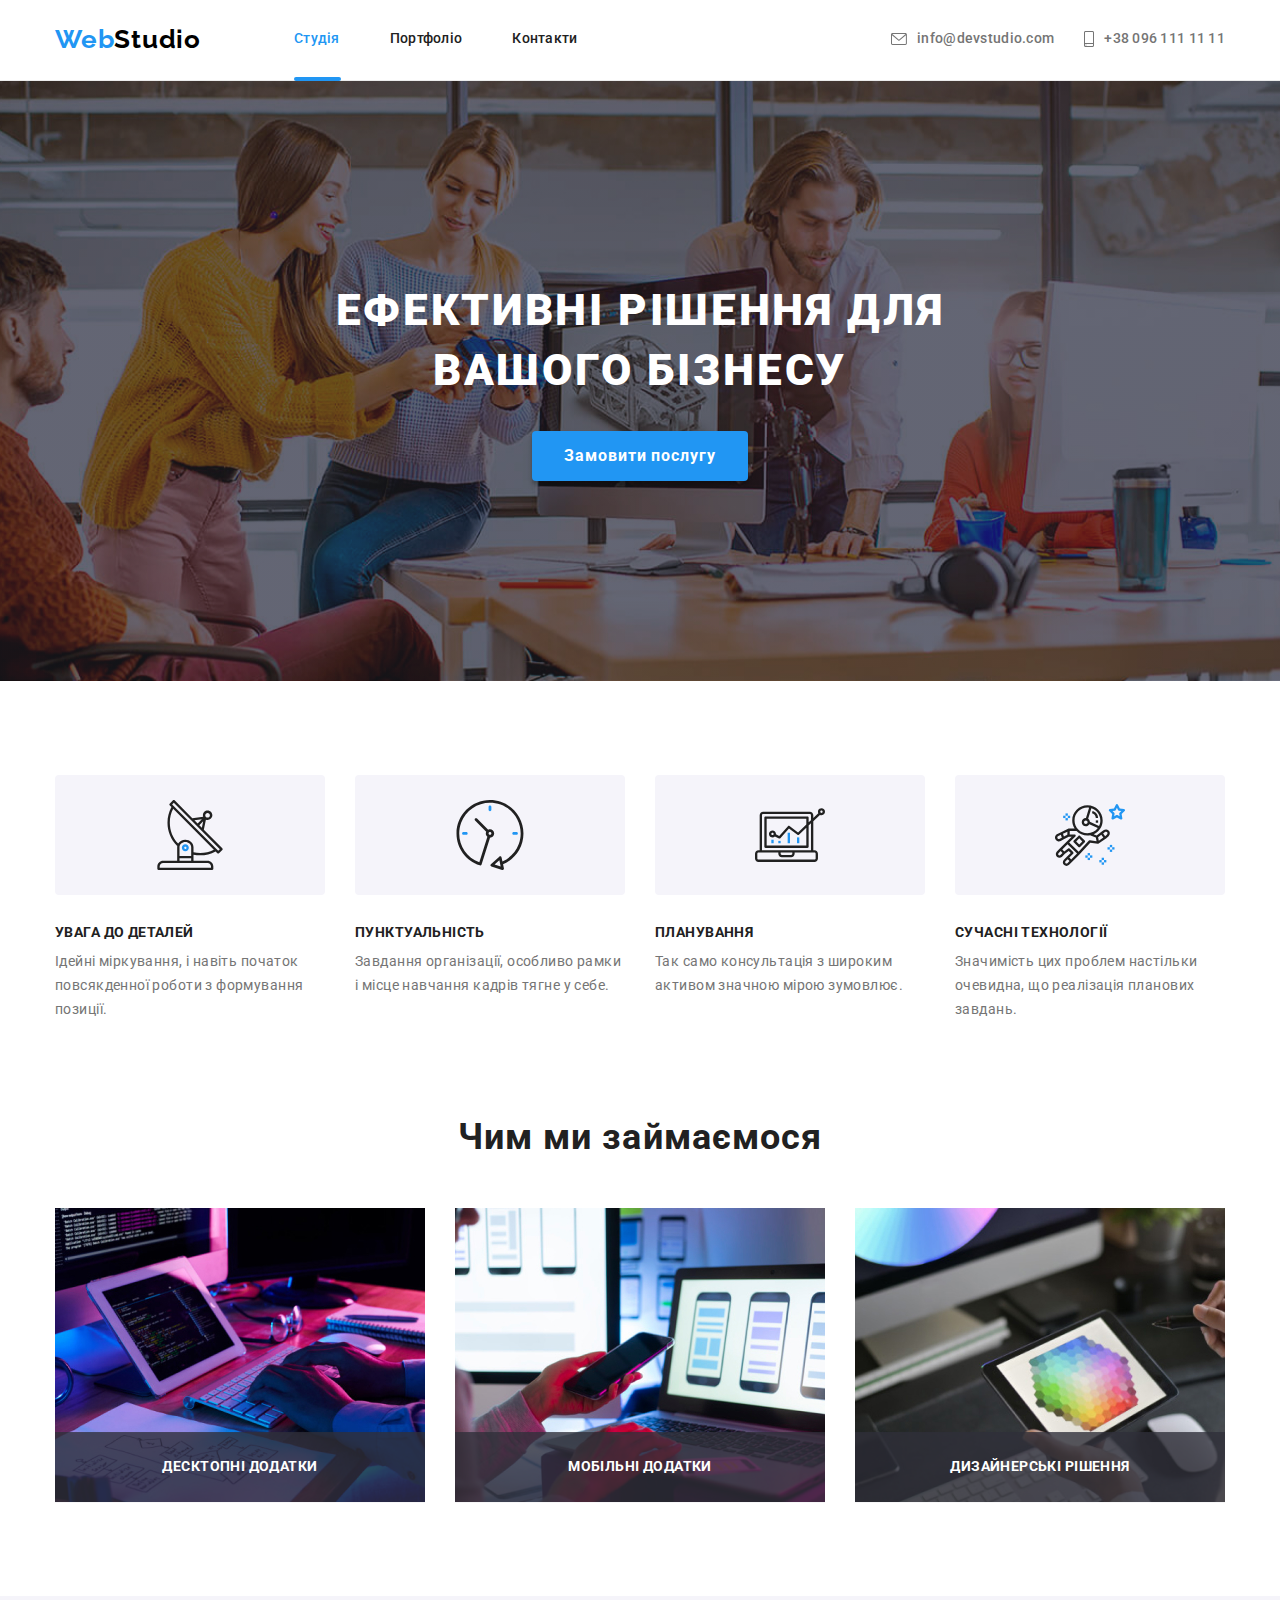
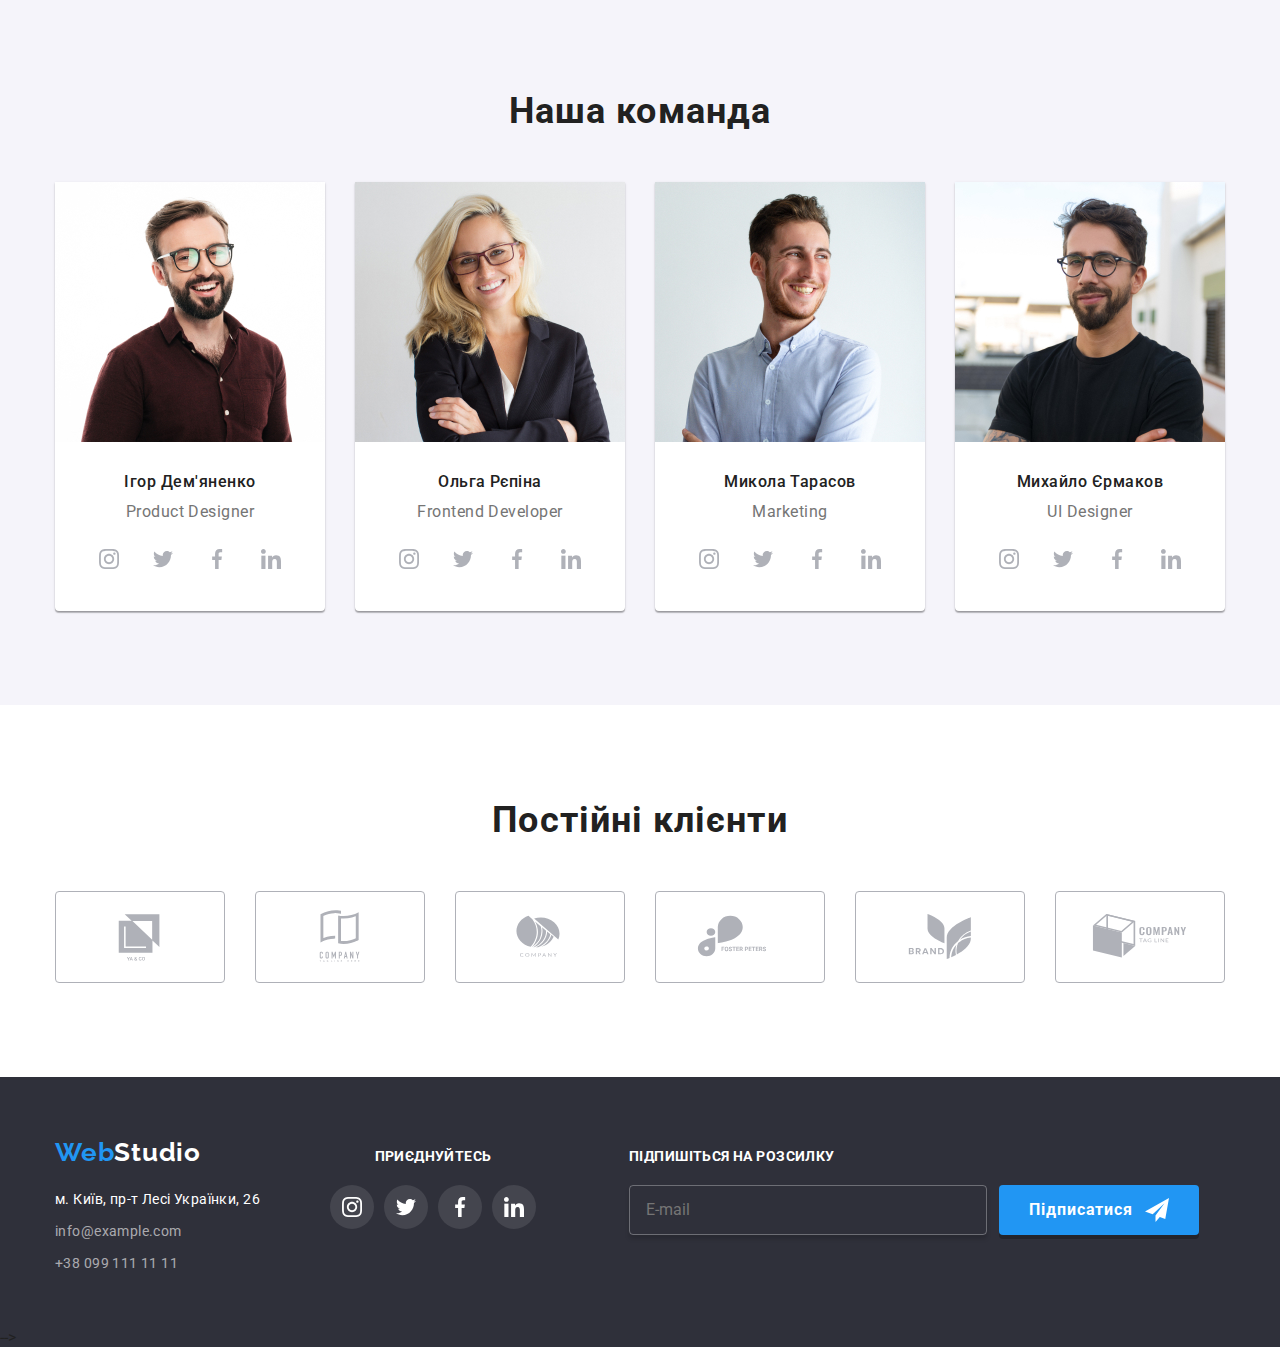
==== index.html @ 54cb6712 "homework8" ====
<!DOCTYPE html>

<html lang="uk">
<head>
    <meta charset="UTF-8">
    <meta http-equiv="X-UA-Compatible" content="IE=edge">
    <meta name="viewport" content="width=device-width, initial-scale=1.0">
    <title>Вебстудия</title>
    <link rel="preconnect" href="https://fonts.googleapis.com">
    <link rel="preconnect" href="https://fonts.gstatic.com" crossorigin>
    <link href="https://fonts.googleapis.com/css2?family=Raleway:wght@700&family=Roboto:wght@400;500;700;900&display=swap"
    rel=" stylesheet">
    <link rel="stylesheet" href="https://cdn.jsdelivr.net/npm/modern-normalize@1.1.0/modern-normalize.min.css">
    <link rel="stylesheet" href="./css/main.min.css"/> 
</head>
<body>
    <!--HEADER-->
    <header class="page-header">
        <div class="container page-header-container"> 
            <nav class="page-navigation">
                <a class="link logo page-header__logo" href=""><span class="logo__web">Web</span>Studio</a>
                <ul class="menu list">
                    <li class="menu__item">
                    <a class="menu__link menu__link_current link" href="">Студія</a>
                    </li>
                    <li class="menu__item">
                    <a class="menu__link link" href="./portfolio.html">Портфоліо</a>
                    </li>
                    <li class="menu__item">
                    <a class="menu__link link" href="">Контакти</a>
                    </li>
                </ul>
            </nav>
            <button type="button" class="mobile-menu-open" data-menu-open>
                <svg class="mobile-menu-open__icon" width="40" height="40">
                    <use href="./images/icons.svg#icon-menu-burger"></use>
                </svg>
            </button>
            <ul class="contacts list">
                <li>   
                    <a class="contacts__email link" href="mailto:info@devstudio.com">
                        <svg class="contacts__email-icon" width="16" height="12">
                            <use href="./images/icons.svg#icon-envelope" ></use>
                        </svg>
                        info@devstudio.com</a>
                </li>
                <li>
                    <a class="contacts__phone-number link" href="tel:+380961111111">
                        <svg class="contacts__phone-icon" width="10" height="16">
                            <use href="./images/icons.svg#icon-smartphone" ></use>
                        </svg>
                        +38 096 111 11 11</a>
                </li>
            </ul>
        </div>
        <div class="mobile-menu" data-menu>
            <div class="container mobile-menu__container">
                <button type="button" class="mobile-menu__close-btn" data-menu-close>
                    <svg class="mobile-menu__close-icon" width="40" height="40">
                        <use href="./images/icons.svg#icon-close-btn"></use>
                    </svg>
                </button>
                <nav class="mobile-navigation">
                    <ul class="mobile-nav list">
                        <li class="mobile-nav__item">
                        <a class="mobile-nav__link mobile-nav__link-current link" href="">Студія</a>
                        </li>
                        <li class="mobile-nav__item">
                        <a class="mobile-nav__link link" href="./portfolio.html">Портфоліо</a>
                        </li>
                        <li class="mobile-nav__item">
                        <a class="mobile-nav__link link" href="">Контакти</a>
                        </li>
                    </ul>
                </nav>
                <ul class="mobile-contacts list">
                    <li>
                        <a class="mobile-contacts__phone-number link" href="tel:+380961111111">
                        +38 096 111 11 11</a>
                    </li>
                    <li>   
                        <a class="mobile-contacts__email link" href="mailto:info@devstudio.com">
                        info@devstudio.com</a>
                    </li>
                </ul>

                <ul class="social-mobile list">
                    <li class="social-mobile__item">
                        <a class="social-mobile__link link" href="">Instagram</a>
                    </li>
                    <li class="social-mobile__item">
                        <a class="social-mobile__link link" href="">Twitter</a>
                    </li>
                    <li class="social-mobile__item">
                        <a class="social-mobile__link link" href="">Facebook</a>
                    </li>
                    <li class="social-mobile__item">
                        <a class="social-mobile__link link" href="">LinkedIn</a>
                    </li>
                </ul>
            </div>
        </div>
    </header>
    <!--HERO-->
    <main>
        <section class="hero section">
            <h1 class="main-title">Ефективні рішення для вашого бізнесу</h1>
            <div class="hero__modal-btn">
                <button class="modal-btn" type="button" data-modal-open>Замовити послугу</button>
            </div>
        </section>

       <!--FEATURES--> 
        <section class="section">
            <div class="container">
                <h2 hidden>Особливості</h2>
                <ul class="features list">
                    <li class="features-point">
                        <a href="" class="features-link">
                            <svg class="features-icon">
                                   <use href="./images/icons.svg#icon-antenna" ></use>
                            </svg>
                        </a>
                        <p class="feature-name">Увага до деталей</p>
                        <p class="feature-descr">Ідейні міркування, і навіть початок повсякденної роботи з формування позиції.</p>                
                    </li>
                    <li class="features-point">
                        <a href="" class="features-link">
                            <svg class="features-icon">
                                   <use href="./images/icons.svg#icon-clock" ></use>
                            </svg>
                        </a>
                        <p class="feature-name">Пунктуальність</p>
                        <p class="feature-descr">Завдання організації, особливо рамки і місце навчання кадрів тягне у себе.</p>
                    </li>
                    <li class="features-point">
                        <a href="" class="features-link">
                            <svg class="features-icon">
                                   <use href="./images/icons.svg#icon-diagram" ></use>
                            </svg>
                        </a>
                        <p class="feature-name">Планування</p>
                        <p class="feature-descr">Так само консультація з широким активом значною мірою зумовлює.</p>
                    </li>
                    <li class="features-point">
                        <a href="" class="features-link">
                            <svg class="features-icon">
                                   <use href="./images/icons.svg#icon-astronaut" ></use>
                            </svg>
                        </a>
                        <p class="feature-name">Сучасні технології</p>
                        <p class="feature-descr">Значимість цих проблем настільки очевидна, що реалізація планових завдань.</p>
                    </li>
                </ul>
            </div>
            
        </section>
        <!--ACTIVITIES-->
         
        <section class="activities-section section">
            <div  class="container">
                <h2 class="secondary-header">Чим ми займаємося</h2>
                <ul class="activities list">
                    <li class="activity-item">
                        <div class="activity-layer">
                            <picture>
                                <source
                                    srcset="./images/gallery/desktop/desktop-activity1.jpg 1x,
                                    ./images/gallery/desktop/desktop-activity1@2x.jpg 2x"
                                    media="(min-width: 1200px)" 
                                />
                                <img src="./images/gallery/activity1.jpg" alt="написання коду"
                                width="370" height="294">
                            </picture>
                            <p class="overlay-activity">
                            Десктопні додатки
                            </p>
                        </div>
                    </li>
                    <li class="activity-item">
                        <div class="activity-layer">
                            <picture>
                                <source
                                    srcset="./images/gallery/desktop/desktop-activity2.jpg 1x,
                                    ./images/gallery/desktop/desktop-activity2@2x.jpg 2x"
                                    media="(min-width: 1200px)" 
                                />
                                <img src="./images/gallery/activity2.jpg" alt="написання коду"
                                width="370" height="294">
                            </picture>
                            <p class="overlay-activity">
                            Мобільні додатки
                            </p>
                        </div>
                    </li>
                    <li class="activity-item">
                        <div class="activity-layer">
                            <picture>
                                <source
                                    srcset="./images/gallery/desktop/desktop-activity3.jpg 1x,
                                    ./images/gallery/desktop/desktop-activity3@2x.jpg 2x"
                                    media="(min-width: 1200px)" 
                                />
                                <img src="./images/gallery/activity3.jpg" alt="написання коду"
                                width="370" height="294">
                            </picture>
                            <p class="overlay-activity">
                            Дизайнерські рішення
                            </p>
                        </div>
                    </li>
                </ul>
            </div>
        </section>
        <!--WORKERS-->
        <section class="gallery-workers section">
            <div class="container">
                <h2  class="secondary-header">Наша команда</h2>
                <ul class="workers list">
                    <li class="workers-card">
                        
                        <picture>
                            <source
                                srcset="./images/workers/desktop/desktop-igor-demyanenko.jpg 1x, ./images/workers/desktop/desktop-igor-demyanenko@2x.jpg 2x"
                                media="(min-width: 1200px)" 
                            />
                            <source
                                srcset="./images/workers/tablet/tablet-igor-demyanenko.jpg 1x, ./images/workers/tablet/tablet-igor-demyanenko@2x.jpg 2x"
                                media="(min-width: 768px)"
                            />
                            <source
                                srcset="./images/workers/mobile/mobile-igor-demyanenko.jpg 1x, ./images/workers/mobile/mobile-igor-demyanenko@2x.jpg 2x"
                                media="(min-width: 320px)"
                            />
                            <img src="./images/workers/igor-demyanenko.jpg" alt="фото співробітника">
                        </picture>
                       
                        
                        <div class="workers-card-descr">
                            <h3 class="workers-name">Ігор Дем'яненко</h3>
                            <p class="position-descr" lang="en">Product Designer</p> 
                            
                            <ul class="social-list list">
                                <li class="social-list-item">
                                    <a href="" class="social-list-link">
                                        <svg class="social-list-icon" width="20" height="20">
                                            <use href="./images/icons.svg#icon-instagram"></use>
                                        </svg>
                                    </a>

                                </li>
                                <li class="social-list-item">
                                    <a href="" class="social-list-link">
                                        <svg class="social-list-icon" width="20" height="20">
                                            <use href="./images/icons.svg#icon-twitter"></use>
                                        </svg>
                                    </a>

                                </li>
                                <li class="social-list-item">
                                    <a href="" class="social-list-link">
                                        <svg class="social-list-icon" width="20" height="20">
                                            <use href="./images/icons.svg#icon-facebook"></use>
                                        </svg>
                                    </a>

                                </li>
                                <li class="social-list-item">
                                    <a href="" class="social-list-link">
                                        <svg class="social-list-icon" width="20" height="20">
                                            <use href="./images/icons.svg#icon-linkedin"></use>
                                        </svg>
                                    </a>

                                </li>

                           </ul>
                        
                        </div>       
                    </li>
                    <li class="workers-card">
                        <div class="workers-block">
                            <picture>
                                <source
                                    srcset="./images/workers/desktop/desktop-olga-repina.jpg 1x, ./images/workers/desktop/desktop-olga-repina@2x.jpg 2x"
                                    media="(min-width: 1200px)" 
                                />
                                <source
                                    srcset="./images/workers/tablet/tablet-olga-repina.jpg 1x, ./images/workers/tablet/tablet-olga-repina@2x.jpg 2x"
                                    media="(min-width: 768px)"
                                />
                                <source
                                    srcset="./images/workers/mobile/mobile-olga-repina.jpg 1x, ./images/workers/mobile/mobile-olga-repina@2x.jpg 2x"
                                    media="(min-width: 320px)"
                                />
                                <img src="./images/workers/olga-repina.jpg" alt="фото співробітника">
                            </picture>
                        </div>
                        
                        <div class="workers-card-descr">
                            <h3 class="workers-name">Ольга Рєпіна</h3>
                            <p class="position-descr" lang="en">Frontend Developer</p>
                            <ul class="social-list list">
                                <li class="social-list-item">
                                    <a href="" class="social-list-link">
                                        <svg class="social-list-icon" width="20" height="20">
                                            <use href="./images/icons.svg#icon-instagram"></use>
                                        </svg>
                                    </a>

                                </li>
                                <li class="social-list-item">
                                    <a href="" class="social-list-link">
                                        <svg class="social-list-icon" width="20" height="20">
                                            <use href="./images/icons.svg#icon-twitter"></use>
                                        </svg>
                                    </a>

                                </li>
                                <li class="social-list-item">
                                    <a href="" class="social-list-link">
                                        <svg class="social-list-icon" width="20" height="20">
                                            <use href="./images/icons.svg#icon-facebook"></use>
                                        </svg>
                                    </a>

                                </li>
                                <li class="social-list-item">
                                    <a href="" class="social-list-link">
                                        <svg class="social-list-icon" width="20" height="20">
                                            <use href="./images/icons.svg#icon-linkedin"></use>
                                        </svg>
                                    </a>

                                </li>

                           </ul>
                        </div>
                    </li>
                    <li class="workers-card">
                        <div class="workers-block">
                            <picture>
                                <source
                                    srcset="./images/workers/desktop/desktop-nikolai-tarasov.jpg 1x, ./images/workers/desktop/desktop-nikolai-tarasov@2x.jpg 2x"
                                    media="(min-width: 1200px)" 
                                />
                                <source
                                    srcset="./images/workers/tablet/tablet-nikolai-tarasov.jpg 1x, ./images/workers/tablet/tablet-nikolai-tarasov@2x.jpg 2x"
                                    media="(min-width: 768px)"
                                />
                                <source
                                    srcset="./images/workers/mobile/mobile-nikolai-tarasov.jpg 1x, ./images/workers/mobile/mobile-nikolai-tarasov@2x.jpg 2x"
                                    media="(min-width: 320px)"
                                />
                                <img src="./images/workers/nikolai-tarasov.jpg" alt="фото співробітника">
                            </picture>
                        </div>
                        
                        <div class="workers-card-descr">
                            <h3 class="workers-name">Микола Тарасов</h3>
                            <p class="position-descr" lang="en">Marketing</p>
                            <ul class="social-list list">
                                <li class="social-list-item">
                                    <a href="" class="social-list-link">
                                        <svg class="social-list-icon" width="20" height="20">
                                            <use href="./images/icons.svg#icon-instagram"></use>
                                        </svg>
                                    </a>

                                </li>
                                <li class="social-list-item">
                                    <a href="" class="social-list-link">
                                        <svg class="social-list-icon" width="20" height="20">
                                            <use href="./images/icons.svg#icon-twitter"></use>
                                        </svg>
                                    </a>

                                </li>
                                <li class="social-list-item">
                                    <a href="" class="social-list-link">
                                        <svg class="social-list-icon" width="20" height="20">
                                            <use href="./images/icons.svg#icon-facebook"></use>
                                        </svg>
                                    </a>

                                </li>
                                <li class="social-list-item">
                                    <a href="" class="social-list-link">
                                        <svg class="social-list-icon" width="20" height="20">
                                            <use href="./images/icons.svg#icon-linkedin"></use>
                                        </svg>
                                    </a>

                                </li>

                           </ul> 
                        </div>
                    </li>
                    <li class="workers-card">
                        <div class="workers-block">
                            <picture>
                                <source
                                    srcset="./images/workers/desktop/desktop-mikhail-ermakov.jpg 1x, ./images/workers/desktop/desktop-mikhail-ermakov@2x.jpg 2x"
                                    media="(min-width: 1200px)" 
                                />
                                <source
                                    srcset="./images/workers/tablet/tablet-mikhail-ermakov.jpg 1x, ./images/workers/tablet/tablet-mikhail-ermakov@2x.jpg 2x"
                                    media="(min-width: 768px)"
                                />
                                <source
                                    srcset="./images/workers/mobile/mobile-mikhail-ermakov.jpg 1x, ./images/workers/mobile/mobile-mikhail-ermakov@2x.jpg 2x"
                                    media="(min-width: 320px)"
                                />
                                <img src="./images/workers/mikhail-ermakov.jpg" alt="фото співробітника">
                            </picture>
                        </div>
                
                        <div class="workers-card-descr">
                            <h3 class="workers-name">Михайло Єрмаков</h3>
                            <p class="position-descr" lang="en">UI Designer</p>
                            <ul class="social-list list">
                                <li class="social-list-item">
                                    <a href="" class="social-list-link">
                                        <svg class="social-list-icon" width="20" height="20">
                                            <use href="./images/icons.svg#icon-instagram"></use>
                                        </svg>
                                    </a>

                                </li>
                                <li class="social-list-item">
                                    <a href="" class="social-list-link">
                                        <svg class="social-list-icon" width="20" height="20">
                                            <use href="./images/icons.svg#icon-twitter"></use>
                                        </svg>
                                    </a>

                                </li>
                                <li class="social-list-item">
                                    <a href="" class="social-list-link">
                                        <svg class="social-list-icon" width="20" height="20">
                                            <use href="./images/icons.svg#icon-facebook"></use>
                                        </svg>
                                    </a>

                                </li>
                                <li class="social-list-item">
                                    <a href="" class="social-list-link">
                                        <svg class="social-list-icon" width="20" height="20">
                                            <use href="./images/icons.svg#icon-linkedin"></use>
                                        </svg>
                                    </a>

                                </li>

                           </ul>
                        </div> 
                    </li>
                </ul>

            </div>
            
        </section>
    </main>
<!--CLIENTS-->
    <section class="clients-section section">
        <div  class="container">
            <h2 class="secondary-header">Постійні клієнти</h2>
            <ul class="clients list">
                <li class="clients-item">
                    <a href="" class="clients-link">
                        <svg class="clients-icon">
                            <use href="./images/icons.svg#icon-client-logo1" ></use>
                        </svg>
                    </a>
                </li>
                <li class="clients-item">
                    <a href="" class="clients-link">
                        <svg class="clients-icon">
                            <use href="./images/icons.svg#icon-client-logo2" ></use>
                        </svg>
                    </a>
                </li>
                <li class="clients-item">
                    <a href="" class="clients-link">
                        <svg class="clients-icon">
                            <use href="./images/icons.svg#icon-client-logo3" ></use>
                        </svg>
                    </a>
                </li>
                <li class="clients-item">
                    <a href="" class="clients-link">
                        <svg class="clients-icon">
                            <use href="./images/icons.svg#icon-client-logo4" ></use>
                        </svg>
                    </a>
                </li>
                <li class="clients-item">
                    <a href="" class="clients-link">
                        <svg class="clients-icon">
                            <use href="./images/icons.svg#icon-client-logo5" ></use>
                        </svg>
                    </a>
                </li>
                <li class="clients-item">
                    <a href="" class="clients-link">
                        <svg class="clients-icon">
                            <use href="./images/icons.svg#icon-client-logo6" ></use>
                        </svg>
                    </a>
                </li>
                
            </ul>
        </div>
    </section>
    <!--FOOTER-->
    <footer class="page-footer">
        <div class="container footer-container">
            <div>
                <a class="logo page-footer__logo link" href=""><span class="logo__web">Web</span><span class="logo__studio">Studio</span></a>
                
                <ul class="contacts-footer list">
                    <li>
                        <a class="contacts-footer__adress link" href="https://goo.gl/maps/RLChsSgCGBFpvV1i7"
                        target="_blank" rel="noopener noreferrer"
                        >м. Київ, пр-т Лесі Українки, 26</a>
                    </li>
                    <li>
                        <a class="contacts-footer__email link" href="mailto:info@example.com">info@example.com</a>
                    </li>
                    <li>
                        <a class="contacts-footer__phone-number link" href="tel:+380991111111">+38 099 111 11 11</a>
                    </li>
                </ul>
                
            </div>

            <div class="join-block">
                <a class="join-call link" href="">Приєднуйтесь</a>
                <ul class="join-social-list list">
                    <li class="join-social-list__item">
                        <a href="" class="join-social-list__link">
                            <svg class="join-social-list__icon" width="20" height="20">
                                <use href="./images/icons.svg#icon-instagram"></use>
                            </svg>
                        </a>

                    </li>
                    <li class="join-social-list__item">
                        <a href="" class="join-social-list__link">
                            <svg class="join-social-list__icon" width="20" height="20">
                                <use href="./images/icons.svg#icon-twitter"></use>
                            </svg>
                        </a>

                    </li>
                    <li class="join-social-list__item">
                        <a href="" class="join-social-list__link">
                            <svg class="join-social-list__icon" width="20" height="20">
                                <use href="./images/icons.svg#icon-facebook"></use>
                            </svg>
                        </a>

                    </li>
                    <li class="join-social-list__item">
                        <a href="" class="join-social-list__link">
                            <svg class="join-social-list__icon" width="20" height="20">
                                <use href="./images/icons.svg#icon-linkedin"></use>
                            </svg>
                        </a>

                    </li>

               </ul>
            </div>
            <div >
                <p class="subscribe-call">Підпишіться на розсилку</p>
                <form class="subscr-block">
                    <input class="subscr-block__email-input"
                    name="user_email_subscr"
                    type="email"
                    required
                    pattern="/^([a-z0-9_\.-]+)@([\da-z\.-]+)\.([a-z\.]{2,6})$/"
                    placeholder="E-mail"/>
                    <button class="modal-btn subscr-block__btn" type="submit">Підписатися
                        <svg class="subscr-block__icon" width="24" height="24">
                            <use href="./images/icons.svg#icon-send-email"></use>
                        </svg> 
                    </button>
                </form>
            </div>
            
        </div>-->
        
        <div class="backdrop is-hidden" data-modal>
            <div class="modal">
                <button type="button" class="modal-close-btn" data-modal-close>
                    <svg class="modal-close-btn-icon" width="18" height="18">
                        <use href="./images/icons.svg#icon-close-btn"></use>
                    </svg>
                </button>
                <form class="modal-form">
                    <p class="modal-phrase">Залиште свої дані, ми вам передзвонимо</p>
                    <label class="modal-form-field">
                        <span class="modal-form-input-desc">Ім'я</span>
                        <span class="modal-input-wrapper">
                            <input class="modal-form-input"
                                type="text"
                                name="user_name"
                                required
                                pattern="[a-zA-Zа-яА-ЯіІїЇ]+"
                                minlength="2"
                            />
                            <svg class="modal-input-icon" width="18" height="18">
                                <use href="./images/icons.svg#icon-person-modal-input"></use>
                            </svg>
                        </span>
                    </label>
                   
                    <label class="modal-form-field">
                        <span class="modal-form-input-desc">Телефон</span>
                        <span class="modal-input-wrapper">
                            <input class="modal-form-input"
                                type="tel"
                                name="user_phone_number"
                                required
                                pattern="[0-9]{3}-[0-9]{3}-[0-9]{2}-[0-9]{2}"
                                title="xxx-xxx-xx-xx"
                            />
                            <svg class="modal-input-icon" width="18" height="18">
                                <use href="./images/icons.svg#icon-phone-modal-input"></use>
                            </svg>
                        </span>
                        

                    </label>
                    <label class="modal-form-field">
                        <span class="modal-form-input-desc">Пошта</span>
                        <span class="modal-input-wrapper">
                            <input class="modal-form-input"
                                type="email"
                                name="user_email"
                                required
                                pattern="/^([a-z0-9_\.-]+)@([\da-z\.-]+)\.([a-z\.]{2,6})$/"
                            />
                            <svg class="modal-input-icon" width="18" height="18">
                                <use href="./images/icons.svg#icon-email-modal-input"></use>
                            </svg>
                        </span>
                        
                    </label>
                    <label>
                        <span class="modal-form-input-desc">Коментар</span>
                        <textarea class="modal-form-message"
                            name="user_message"
                            placeholder="Введіть текст"
                        ></textarea>
                    </label>
                    <input class="modal-form-check visually-hidden"
                        id="user-policy"
                        type="checkbox"
                        name="user_policy"
                    />
                    <label for="user-policy" class="modal-form-check-desc"
                        >Погоджуюся з розсилкою та приймаю&nbsp;<a class="modal-check-terms" href="">Умови договору</a>
                    </label>
                    <button type="submit" class="modal-form-submit">Відправити</button>
                </form>
            </div>
        </div>
        
    </footer>
    <script src="./js/mobile-menu.js"></script>
    <script src="./js/modal.js"></script>
</body>
</html>
---- css/main.min.css ----
:root{--accent-color: #2196F3;--contacts-descr-color: #757575;--dark-bg-color: #2F303A;--light-bg-color: #F5F4FA;--btn-bg-color: #188CE8;--main-light-color: #FFFFFF;--logo-accent-color: #000000}.visually-hidden{position:absolute;width:1px;height:1px;margin:-1px;padding:0;overflow:hidden;border:0;clip:rect(0 0 0 0)}h1,h2,h3,h4,p{margin-top:0;margin-bottom:0}ul,ol{margin-top:0;margin-bottom:0;padding-left:0}img{display:block}button{cursor:pointer}.list{list-style:none}.link{text-decoration:none}body{font-family:"Roboto",sans-serif;color:#212121}.section{padding-top:94px;padding-bottom:94px}.container{padding-right:15px;padding-left:15px}@media screen and (min-width: 480px){.container{width:480px;margin-right:auto;margin-left:auto}}@media screen and (min-width: 768px){.container{width:768px}}@media screen and (min-width: 1200px){.container{width:1200px}}@media screen and (max-width: 767px){.mobile-menu{position:fixed;width:100%;height:100%;max-height:796px;z-index:1000;top:0;left:0;background-color:#fff;box-shadow:0 0 0 100vmax rgba(0,0,0,.5);opacity:0;visibility:hidden;pointer-events:none;transition:opacity 500ms linear,visibility 500ms linear}.mobile-menu.is-open{opacity:1;visibility:visible;pointer-events:none}.mobile-menu__container{position:relative;padding-left:25px;padding-top:48px;padding-bottom:48px}.mobile-menu__close-btn{position:absolute;top:10px;right:15px;background-color:rgba(0,0,0,0);border:none;padding:0;line-height:0;transition:fill 250ms cubic-bezier(0.4, 0, 0.2, 1)}.mobile-menu__close-btn:hover,.mobile-menu__close-btn:focus{fill:var(--accent-color)}.mobile-nav__item:not(:last-child){margin-bottom:32px}.mobile-nav__link{display:block;font-weight:500;font-size:40px;line-height:1.18;letter-spacing:.02em;color:#212121;transition:color 250ms cubic-bezier(0.4, 0, 0.2, 1)}.mobile-nav__link:hover,.mobile-nav__link:focus{color:var(--accent-color)}.mobile-nav__link-current{color:var(--accent-color)}.mobile-contacts__phone-number{display:block;font-weight:500;font-size:34px;line-height:1.18;letter-spacing:.02em;color:var(--accent-color);margin-top:302px;margin-bottom:32px}.mobile-contacts__email{display:block;font-weight:500;font-size:24px;line-height:1.17;letter-spacing:.02em;color:var(--contacts-descr-color);margin-bottom:10px;transition:color 250ms cubic-bezier(0.4, 0, 0.2, 1);margin-bottom:64px}.mobile-contacts__email:hover,.mobile-contacts__email:focus{color:var(--accent-color)}.social-mobile{display:flex;gap:20px;flex-wrap:wrap}.social-mobile__link{font-weight:500;font-size:18px;line-height:1.23;letter-spacing:.02em;color:var(--accent-color)}.social-mobile__item{display:block}.social-mobile__item:not(:last-child){border-right:1px solid rgba(33,33,33,.2);padding-right:10px}}@media screen and (min-width: 767px){.mobile-menu{display:none}}.backdrop{position:fixed;top:0;left:0;z-index:100;width:100%;height:100%;background-color:rgba(0,0,0,.2);transition:opacity 250ms cubic-bezier(0.4, 0, 0.2, 1),visibility 250ms cubic-bezier(0.4, 0, 0.2, 1)}.backdrop.is-hidden{opacity:0;visibility:hidden;pointer-events:none}@media screen and (max-width: 767px){.modal{width:450px;height:609px}}.modal{position:absolute;background-color:var(--main-light-color);top:50%;left:50%;transform:translate(-50%, -50%);border-radius:4px;padding:40px}.modal-close-btn{position:absolute;top:8px;right:8px;display:flex;justify-content:center;align-items:center;width:30px;height:30px;color:#000;border-radius:50%;background-color:rgba(0,0,0,0);border:1px solid rgba(0,0,0,.1);padding:0;transition:fill 250ms cubic-bezier(0.4, 0, 0.2, 1)}.modal-close-btn:hover,.modal-close-btn:focus{fill:var(--accent-color)}@media screen and (min-width: 768px){.modal{width:450px;height:609px}}@media screen and (min-width: 1200px){.modal{width:528px;height:581px}}@media screen and (max-width: 767px){.modal-phrase{width:370px;flex-wrap:wrap}.modal-form-check-desc{font-size:12px;line-height:1.17}}.modal-phrase{font-family:Roboto,sans-serif;font-weight:700;font-size:20px;line-height:1.15;text-align:center;align-items:center;letter-spacing:.03em;margin-bottom:12px}.modal-form{display:flex;flex-direction:column}.modal-form-field{margin-bottom:10px}.modal-form-input-desc{display:block;font-weight:400;font-size:12px;line-height:1.17;letter-spacing:.01em;color:#757575;margin-bottom:4px}.modal-form-input{width:100%;height:40px;border:1px solid rgba(33,33,33,.2);border-radius:4px;padding-left:42px;color:#000;font-size:16px;font-family:Roboto,sans-serif;transition:border-color 250ms cubic-bezier(0.4, 0, 0.2, 1)}.modal-form-input:focus{outline:none;border-color:var(--accent-color)}.modal-form-message{width:100%}.modal-input-icon{display:block;position:absolute;top:50%;left:12px;transform:translateY(-50%);transition:fill 250ms cubic-bezier(0.4, 0, 0.2, 1)}.modal-form-input:focus+.modal-input-icon{fill:var(--accent-color)}.modal-input-wrapper{display:block;position:relative}.modal-form-message{resize:none;width:100%;height:120px;padding:12px 16px;border:1px solid rgba(33,33,33,.2);border-radius:4px;margin-bottom:20px;transition:border-color 250ms cubic-bezier(0.4, 0, 0.2, 1)}.modal-form-message:focus{outline:none;border-color:var(--accent-color)}.modal-form-message::placeholder{font-weight:400;font-size:12px;line-height:1.17;letter-spacing:.01em;color:rgba(117,117,117,.5)}.modal-form-check-desc{display:flex;align-items:center;font-weight:400;letter-spacing:.03em;color:#757575;margin:0px auto 20px}.modal-form-check-desc::before{content:"";display:block;width:16px;height:15px;border:2px solid #212121;cursor:pointer;margin-right:7px;transition:border-color 250ms cubic-bezier(0.4, 0, 0.2, 1)}.modal-form-check:checked+.modal-form-check-desc::before{background-color:var(--accent-color);background-image:url(../images/fake-check.svg);border-color:var(--accent-color);background-repeat:no-repeat;background-position:center}.modal-form-check:focus+.modal-form-check-desc::before{border-color:var(--accent-color);outline:none}.modal-check-terms{color:var(--accent-color);text-decoration:underline}.modal-form-submit{display:block;min-width:200px;padding:10px 32px;font-weight:700;font-size:16px;line-height:1.87;letter-spacing:.06em;color:var(--main-light-color);background:var(--accent-color);box-shadow:0px 4px rgba(0,0,0,.25);border-radius:4px;border:none;align-self:center;margin-bottom:40px;transition:background-color 250ms cubic-bezier(0.4, 0, 0.2, 1)}.modal-form-submit:hover,.modal-form-submit:focus{background-color:var(--btn-bg-color)}@media screen and (min-width: 768px){.modal-form-check-desc{font-size:12px;line-height:1.17}}@media screen and (min-width: 1200px){.modal-phrase{width:448px}.modal-form-check-desc{width:425px;font-size:14px;line-height:1.71;margin:0px auto 30px}}@media screen and (max-width: 767px){.menu{display:none}.contacts{display:none}.mobile-menu-open{background-color:rgba(0,0,0,0);border:none;padding:0;line-height:0}}.logo{font-family:"Raleway",sans-serif;font-weight:700;font-size:24px;line-height:1.17;letter-spacing:.03em;color:var(--logo-accent-color)}.logo__web{color:var(--accent-color)}.page-header{padding-top:16px;padding-bottom:16px;border-bottom:1px solid #ececec}.page-header-container{display:flex;align-items:center;justify-content:space-between}@media screen and (min-width: 768px){.mobile-menu-open{display:none}.page-navigation{display:flex;align-items:center}.page-header__logo{margin-right:87px}.menu{display:flex}.menu__item{position:relative}.menu__item:not(:last-child){margin-right:50px}.menu__link{display:block;font-weight:500;font-size:14px;line-height:1.14;letter-spacing:.02em;color:#212121;transition:color 250ms cubic-bezier(0.4, 0, 0.2, 1)}.menu__link:hover,.menu__link:focus{color:var(--accent-color)}.menu__link_current{color:var(--accent-color)}.menu__link.menu__link_current::after{position:absolute;bottom:-28px;content:"";display:block;width:47px;height:4px;border-radius:2px;background-color:var(--accent-color)}.contacts{margin-left:auto}.contacts__email{display:flex;align-items:center;font-weight:500;font-size:12px;line-height:1.17;letter-spacing:.02em;color:var(--contacts-descr-color);margin-bottom:10px;transition:color 250ms cubic-bezier(0.4, 0, 0.2, 1)}.contacts__email:hover,.contacts__email:focus{color:var(--accent-color)}.contacts__email-icon{display:flex;align-items:center;fill:#757575;width:14px;height:10px;margin-right:8px;transition:fill 250ms cubic-bezier(0.4, 0, 0.2, 1)}.contacts__email:hover .contacts__email-icon,.contacts__email:focus .contacts__email-icon{fill:var(--accent-color)}.contacts__phone-number{display:flex;font-weight:500;font-size:12px;line-height:1.17;letter-spacing:.02em;color:var(--contacts-descr-color);transition:color 250ms cubic-bezier(0.4, 0, 0.2, 1)}.contacts__phone-number:hover,.contacts__phone-number:focus{color:var(--accent-color)}.contacts__phone-icon{display:flex;align-items:center;fill:#757575;width:10px;height:14px;margin-right:8px;transition:fill 250ms cubic-bezier(0.4, 0, 0.2, 1)}.contacts__phone-number:hover .contacts__phone-icon,.contacts__phone-number:focus .contacts__phone-icon{fill:var(--accent-color)}}@media screen and (min-width: 1200px){.logo{font-size:26px;line-height:1.19}.logo__web{color:var(--accent-color)}.page-header{padding-top:24px;padding-bottom:25px}.page-header-container{justify-content:flex-start}.page-header__logo{margin-right:93px}.menu__link.menu__link_current::after{bottom:-34px}.contacts{display:flex}.contacts__email{font-size:14px;line-height:1.14;margin-right:30px;margin-bottom:0;transition:color 250ms cubic-bezier(0.4, 0, 0.2, 1)}.contacts__email:hover,.contacts__email:focus{color:var(--accent-color)}.contacts__email-icon{width:16px;height:12px;margin-right:10px}.contacts__email:hover .contacts__email-icon,.contacts__email:focus .contacts__email-icon{fill:var(--accent-color)}.contacts__phone-number{font-size:14px;line-height:1.14}.contacts__phone-icon{height:16px;margin-right:10px}.contacts__phone-number:hover .contacts__phone-icon,.contacts__phone-number:focus .contacts__phone-icon{fill:var(--accent-color)}}@media screen and (max-width: 767px){.hero{background-image:linear-gradient(rgba(47, 48, 58, 0.4), rgba(47, 48, 58, 0.4)),url("/images/hero/mobile/mobile-bg-image.jpg");max-width:767px}}@media screen and (min-device-pixel-ratio: 2)and (max-width: 767px),screen and (min-resolution: 192dpi)and (max-width: 767px),screen and (min-resolution: 2dppx)and (max-width: 767px){.hero{background-image:linear-gradient(rgba(47, 48, 58, 0.4), rgba(47, 48, 58, 0.4)),url("/images/hero/mobile/mobile-bg-image@2x.jpg")}}.hero{background-color:#c4c4c4;background-size:cover;background-position:center;margin:0 auto;padding:118px 0px 118px}.main-title{font-weight:900;font-size:26px;line-height:1.62;color:var(--main-light-color);text-transform:uppercase;letter-spacing:.06em;text-align:center;max-width:360px;margin-right:auto;margin-left:auto;margin-bottom:30px}.hero__modal-btn{align-items:center;text-align:center}.modal-btn{padding:10px 24px;font-family:"Roboto",sans-serif;font-weight:700;font-size:16px;line-height:1.87;letter-spacing:.06em;color:var(--main-light-color);background:var(--accent-color);box-shadow:0px 4px 4px rgba(0,0,0,.25);border-radius:4px;border:none;transition:background-color 250ms cubic-bezier(0.4, 0, 0.2, 1)}.modal-btn:hover,.modal-btn:focus{background-color:var(--btn-bg-color)}@media screen and (min-width: 768px){.hero{background-image:linear-gradient(rgba(47, 48, 58, 0.4), rgba(47, 48, 58, 0.4)),url("/images/hero/tablet/tablet-bg-image.jpg");max-width:1199px}}@media screen and (min-device-pixel-ratio: 2)and (min-width: 768px),screen and (min-resolution: 192dpi)and (min-width: 768px),screen and (min-resolution: 2dppx)and (min-width: 768px){.hero{background-image:linear-gradient(rgba(47, 48, 58, 0.4), rgba(47, 48, 58, 0.4)),url("/images/hero/tablet/tablet-bg-image@2x.jpg")}}@media screen and (min-width: 1200px){.hero{background-image:linear-gradient(rgba(47, 48, 58, 0.4), rgba(47, 48, 58, 0.4)),url("/images/hero/desktop/desktop-bg-image.jpg");max-width:1600px;padding:200px 0px 200px}.main-title{font-size:44px;line-height:1.36;max-width:696px}.modal-btn{padding:10px 32px}}@media screen and (min-device-pixel-ratio: 2)and (min-width: 1200px),screen and (min-resolution: 192dpi)and (min-width: 1200px),screen and (min-resolution: 2dppx)and (min-width: 1200px){.hero{background-image:linear-gradient(rgba(47, 48, 58, 0.4), rgba(47, 48, 58, 0.4)),url("/images/hero/desktop/desktop-bg-image@2x.jpg")}}@media screen and (max-width: 767px){.section{padding-top:60px;padding-bottom:60px}.features{display:block}}.features-link{display:flex;justify-content:center;align-items:center;background-color:var(--light-bg-color);border-radius:4px;margin-bottom:30px}.features-icon{display:flex;width:70px;height:70px;margin:25px 190px}.feature-name{font-weight:700;font-size:14px;line-height:1.14;letter-spacing:.03em;text-transform:uppercase;margin-bottom:10px;text-align:center}.feature-descr{font-weight:400;font-size:14px;line-height:1.71;letter-spacing:.03em;color:var(--contacts-descr-color)}@media screen and (min-width: 768px){.features{display:flex;gap:30px;flex-wrap:wrap}.features-point{flex-basis:calc((100% - 30px)/2);max-width:354px}.features-icon{margin:25px 142px}.feature-name{text-align:left}}@media screen and (min-width: 1200px){.features{flex-wrap:nowrap}.features-point{flex-basis:calc((100% - 60px)/3)}.features-link{width:270px;height:120px}.features-icon{margin:25px 100px}}@media screen and (max-width: 1199px){.activities-section{display:none}}@media screen and (min-width: 1200px){.activities-section{padding-top:0px}.secondary-header{font-weight:700;font-size:36px;line-height:1.17;text-align:center;letter-spacing:.03em;margin-bottom:50px}.activities{display:flex;gap:30px;flex-wrap:wrap}.activity-item{flex-basis:calc((100% - 60px)/3);display:block;position:relative}.overlay-activity{position:absolute;transform:translateY(-100%);font-weight:700;font-size:14px;line-height:1.14;letter-spacing:.03em;text-transform:uppercase;color:var(--main-light-color);background-color:rgba(47,48,58,.8);width:100%;padding:27px;text-align:center}}@media screen and (max-width: 767px){.workers{display:block}.workers-card{width:450px;margin-bottom:30px}}.workers-card{background:#fff;box-shadow:0px 1px 3px rgba(0,0,0,.12),0px 1px 1px rgba(0,0,0,.14),0px 2px 1px rgba(0,0,0,.2);border-radius:0px 0px 4px 4px}.workers-card-descr{padding-top:30px;padding-bottom:24px;text-align:center}.gallery-workers{background:var(--light-bg-color)}.workers-name{font-weight:500;font-size:16px;line-height:1.19;letter-spacing:.03em;padding-bottom:10px}.position-descr{font-weight:400;font-size:16px;line-height:1.19;letter-spacing:.03em;color:var(--contacts-descr-color);margin-bottom:16px}.social-list{display:flex;justify-content:center;gap:10px}.social-list-link{display:flex;justify-content:center;align-items:center;width:44px;height:44px;border-radius:50%;background-color:#fff;fill:#afb1b8}@media screen and (min-width: 768px){.workers{display:flex;gap:30px;flex-wrap:wrap}.workers-card{flex-basis:calc((100% - 30px)/2);width:354px;margin-bottom:30px}}@media screen and (min-width: 1200px){.workers-card{flex-basis:calc((100% - 90px)/4);width:270px;margin-bottom:0}.workers-card-descr{padding-bottom:30px}.social-list-link{color:#afb1b8;transition:background-color 250ms cubic-bezier(0.4, 0, 0.2, 1)}.social-list-link:hover,.social-list-link:focus{background-color:var(--accent-color)}.social-list-icon{fill:#afb1b8;transition:fill 250ms cubic-bezier(0.4, 0, 0.2, 1)}.social-list-link:hover .social-list-icon,.social-list-link:focus .social-list-icon{fill:var(--main-light-color)}}@media screen and (max-width: 767px){.clients{flex-wrap:wrap}.clients-item{flex-basis:calc((100% - 30px)/2)}}.clients{display:flex;gap:30px}.clients-link{display:flex;justify-content:center;align-items:center;width:210px;height:92px;background-color:#fff;border:1px solid;border-color:#afb1b8;border-radius:4px}.clients-icon{display:flex;width:106px;height:60px;fill:#afb1b8}@media screen and (min-width: 768px){.clients{flex-wrap:wrap}.clients-item{flex-basis:calc((100% - 60px)/3)}.clients-link{width:226px;height:92px}}@media screen and (min-width: 1200px){.clients-item{flex-basis:calc((100% - 150px)/6)}.clients-link{width:170px;height:92px;transition:border-color 250ms cubic-bezier(0.4, 0, 0.2, 1)}.clients-link:hover,.clients-link:focus{border-color:var(--accent-color)}.clients-icon{transition:fill 250ms cubic-bezier(0.4, 0, 0.2, 1)}.clients-link:hover .clients-icon,.clients-link:focus .clients-icon{fill:var(--accent-color)}}@media screen and (max-width: 767px){.contacts-footer__adress{display:block}.contacts-footer__email{display:block}.contacts-footer__phone-number{display:block}.contacts-footer{text-align:center}.page-footer__logo{padding-top:60px}.subscribe-call{text-align:center}.subscr-block__btn{margin:20px 140px 60px}.footer-container{min-height:603px}}.page-footer{background:var(--dark-bg-color)}.page-footer__logo{display:block;margin-bottom:20px;text-align:center}.logo__studio{color:var(--main-light-color)}.contacts-footer__adress{font-style:normal;font-weight:400;font-size:14px;line-height:1.71;letter-spacing:.03em;color:var(--main-light-color)}.contacts-footer__email{font-style:normal;font-weight:400;font-size:14px;line-height:1.71;letter-spacing:.03em;color:rgba(255,255,255,.6);margin-top:8px}.contacts-footer__phone-number{font-style:normal;font-weight:400;font-size:14px;line-height:1.71;letter-spacing:.03em;color:rgba(255,255,255,.6);margin-top:9px}.join-block{display:block;margin-top:60px;align-items:center}.join-social-list{display:flex;justify-content:center;gap:10px;margin-bottom:60px;margin-top:20px}.join-social-list__link{display:flex;justify-content:center;align-items:center;width:44px;height:44px;border-radius:50%;background-color:rgba(255,255,255,.1);color:var(--main-light-color)}.join-call{display:block;font-family:"Roboto";font-style:normal;font-weight:700;font-size:14px;line-height:1.14;letter-spacing:.03em;text-transform:uppercase;color:var(--main-light-color);text-align:center}.join-social-list__icon{fill:var(--main-light-color)}.subscr-block{display:block;align-items:center}.subscribe-call{font-weight:700;font-size:14px;line-height:1.14;color:var(--main-light-color);text-transform:uppercase;letter-spacing:.03em}.subscr-block__email-input{width:450px;height:50px;border:1px solid rgba(255,255,255,.3);box-shadow:0px 4px 4px 0px rgba(0,0,0,.15);border-radius:4px;padding-left:16px;background:none;color:var(--main-light-color);font-size:16px;font-family:Roboto,sans-serif;margin-top:20px}.subscr-block__btn{display:block;justify-content:center;align-items:center;min-width:200px;box-shadow:0px 4px rgba(0,0,0,.25)}.subscr-block__icon{margin-left:12px}@media screen and (min-width: 767px)and (max-width: 1199px){.footer-container{display:flex;flex-wrap:wrap;justify-content:space-around}.page-footer__logo{margin-top:60px;text-align:center}.contacts-footer{text-align:center}.subscr-block{display:block;flex-direction:column;width:100%;align-items:center}.subscribe-call{margin-top:60px;text-align:center}.subscr-block__btn{display:flex;margin:20px auto 60px}}@media screen and (min-width: 1200px){.page-footer__logo{display:flex;margin-top:60px}.contacts-footer__adress{display:flex}.contacts-footer__adress:hover,.contacts-footer__adress:focus{color:var(--accent-color)}.contacts-footer__email{display:flex}.contacts-footer__email:hover,.contacts-footer__email:focus{color:var(--accent-color)}.contacts-footer__phone-number{display:flex}.contacts-footer__phone-number:hover,.contacts-footer__phone-number:focus{color:var(--accent-color)}.footer-container{display:flex;align-items:baseline}.join-block{margin-left:70px;margin-top:72px}.join-social-list{margin-bottom:100px}.join-social-list__link{transition:background-color 250ms cubic-bezier(0.4, 0, 0.2, 1)}.join-social-list__link:hover,.join-social-list__link:focus{background-color:var(--accent-color)}.join-social-list__icon{fill:var(--main-light-color);transition:fill 250ms cubic-bezier(0.4, 0, 0.2, 1)}.join-social-list__link:hover .join-social-list__icon,.join-social-list__link:focus .join-social-list__icon{fill:var(--main-light-color)}.subscr-block{display:flex;margin-left:93px}.subscribe-call{margin-left:93px;margin-bottom:20px}.subscr-block__email-input{display:flex;width:358px;margin-right:12px;margin-top:0;margin-bottom:94px}.subscr-block__btn{display:flex;padding:10px 28px;margin-bottom:94px}}@media screen and (max-width: 767px){.navigation-list{flex-wrap:wrap;max-width:326px}.gallery-works{display:block;flex-wrap:wrap}.gallery-item{width:450px}}.navigation-list{display:flex;gap:8px;margin-bottom:40px;transition:box-shadow 250ms cubic-bezier(0.4, 0, 0.2, 1)}.navigation-list-item:focus{box-shadow:0px 4px 4px 0px rgba(0,0,0,.25)}.navigation-btn{font-family:"Roboto",sans-serif;font-weight:500;font-size:16px;line-height:1.62;border:none;text-align:center;letter-spacing:.03em;background:var(--light-bg-color);border-radius:4px;padding:6px 22px;transition:box-shadow 250ms cubic-bezier(0.4, 0, 0.2, 1),background-color 250ms cubic-bezier(0.4, 0, 0.2, 1),color 250ms cubic-bezier(0.4, 0, 0.2, 1)}.navigation-btn:focus{background-color:var(--accent-color);box-shadow:0px 3px 1px rgba(0,0,0,.1),0px 1px 2px rgba(0,0,0,.08),0px 2px 2px rgba(0,0,0,.12);border-radius:4px;color:var(--main-light-color)}.gallery-item{background:#fff;transition:box-shadow 250ms cubic-bezier(0.4, 0, 0.2, 1);margin-bottom:30px}.gallery-item:focus{box-shadow:0px 1px 1px rgba(0,0,0,.12),0px 4px 4px rgba(0,0,0,.06),1px 4px 6px rgba(0,0,0,.16);cursor:pointer}.gallery-item-descr{padding-top:20px;padding-bottom:20px;padding-left:24px;background:#fff;border:1px solid #eee;border-top:none}.project-name{font-weight:700;font-size:18px;line-height:2;letter-spacing:.06em;margin-bottom:4px}.project-type{font-weight:400;font-size:16px;line-height:1.87;letter-spacing:.03em;color:var(--contacts-descr-color)}.overlay{position:absolute;top:0;left:0;width:100%;height:100%;font-family:"Roboto",sans-serif;font-weight:400;font-size:18px;line-height:1.55;letter-spacing:.03em;color:var(--main-light-color);background-color:rgba(33,150,243,.9);padding:63px 24px;overflow:auto;transform:translate(0, 100%);transition:transform 250ms cubic-bezier(0.4, 0, 0.2, 1)}.gallery-item:hover .overlay{transform:translate(0, 0)}.gallery-overlay-wrapper{position:relative;display:block;overflow:hidden}@media screen and (min-width: 768px){.navigation-list{flex-wrap:nowrap;min-width:575px;justify-content:center;margin-bottom:14px}.gallery-works{display:flex;gap:30px;flex-wrap:wrap}.gallery-item{width:354px;flex-basis:calc((100% - 30px)/2);margin-bottom:0}.gallery-item:focus{box-shadow:0px 1px 1px rgba(0,0,0,.12),0px 4px 4px rgba(0,0,0,.06),1px 4px 6px rgba(0,0,0,.16);cursor:pointer}}@media screen and (min-width: 1200px){.navigation-list-item:hover,.navigation-list-item:focus{box-shadow:0px 4px 4px 0px rgba(0,0,0,.25)}.navigation-btn{transition:box-shadow 250ms cubic-bezier(0.4, 0, 0.2, 1),background-color 250ms cubic-bezier(0.4, 0, 0.2, 1),color 250ms cubic-bezier(0.4, 0, 0.2, 1)}.navigation-btn:hover{background-color:var(--accent-color);box-shadow:0px 3px 1px rgba(0,0,0,.1),0px 1px 2px rgba(0,0,0,.08),0px 2px 2px rgba(0,0,0,.12);border-radius:4px;color:var(--main-light-color)}.gallery-item{width:370px;flex-basis:calc((100% - 60px)/3)}.gallery-item:hover,.gallery-item:focus{box-shadow:0px 1px 1px rgba(0,0,0,.12),0px 4px 4px rgba(0,0,0,.06),1px 4px 6px rgba(0,0,0,.16);cursor:pointer}.gallery-item:hover.overlay{transform:translate(0, 0)}}/*# sourceMappingURL=main.min.css.map */
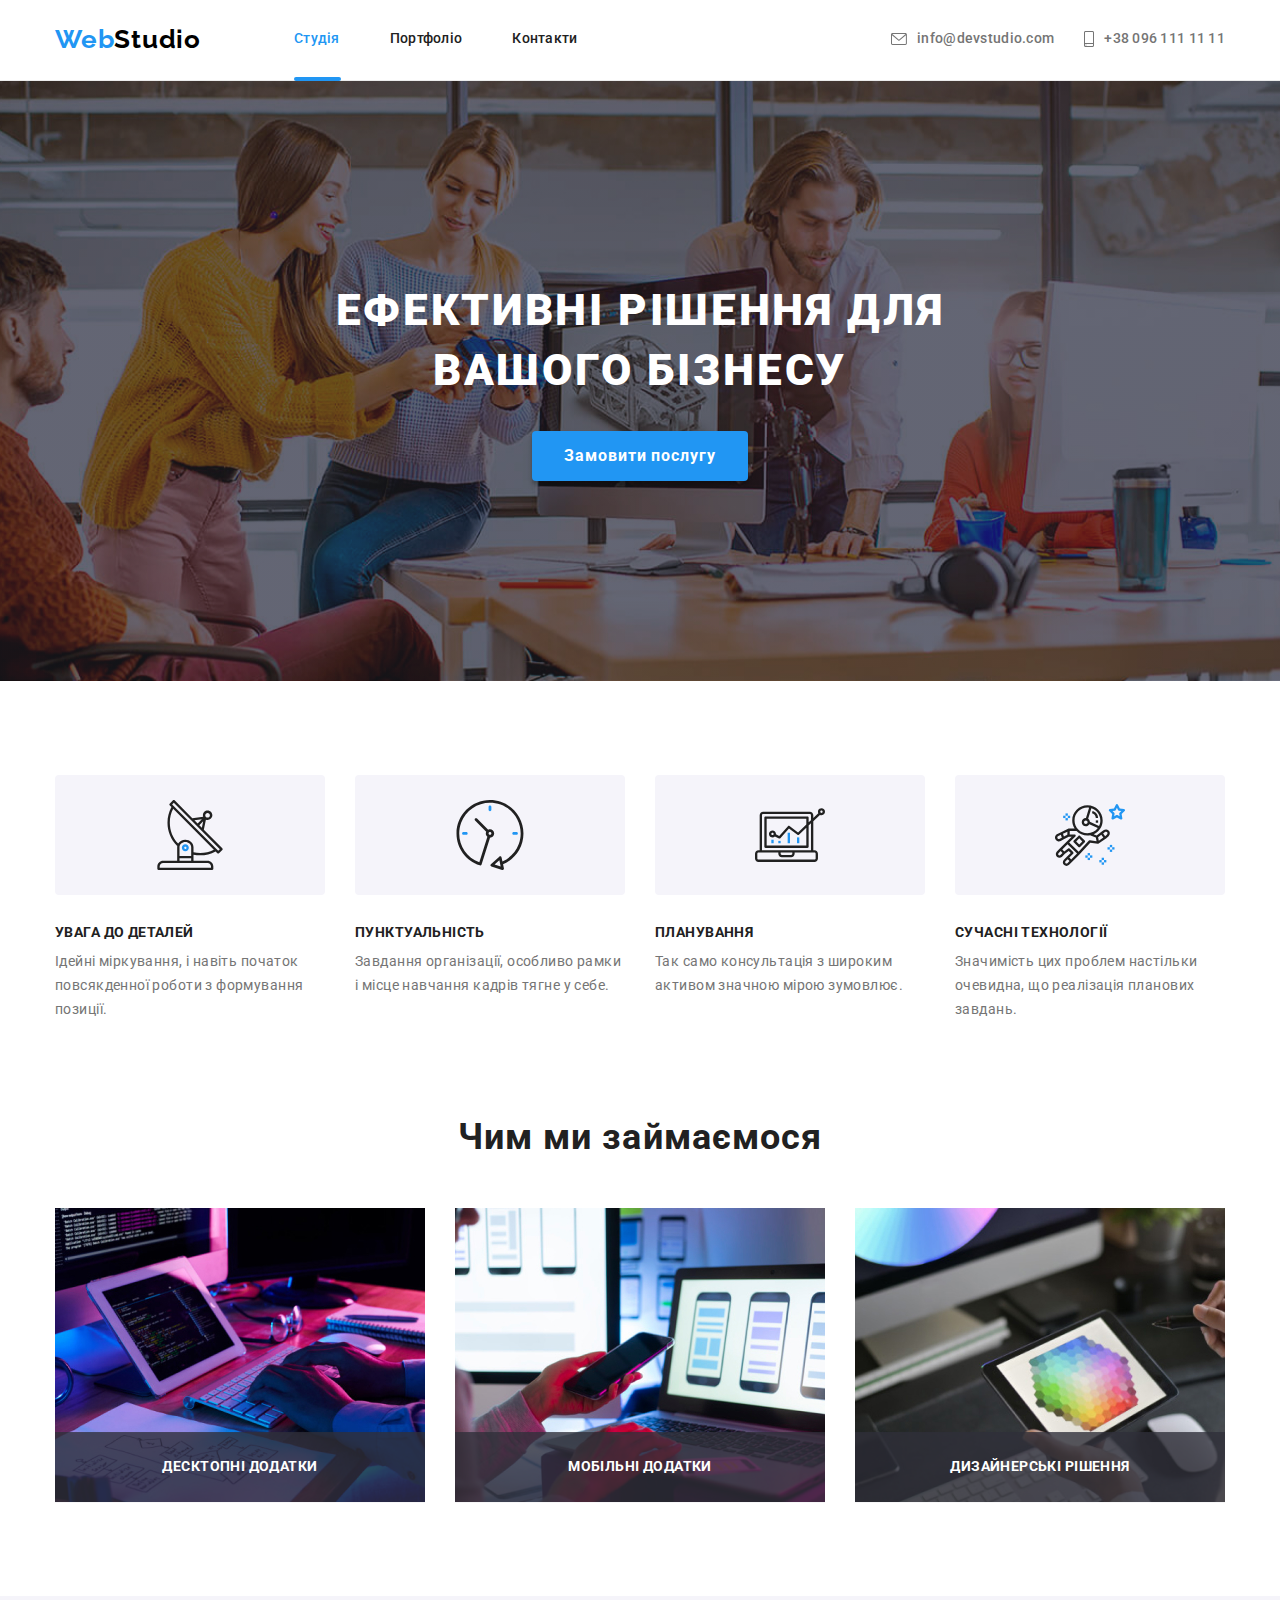
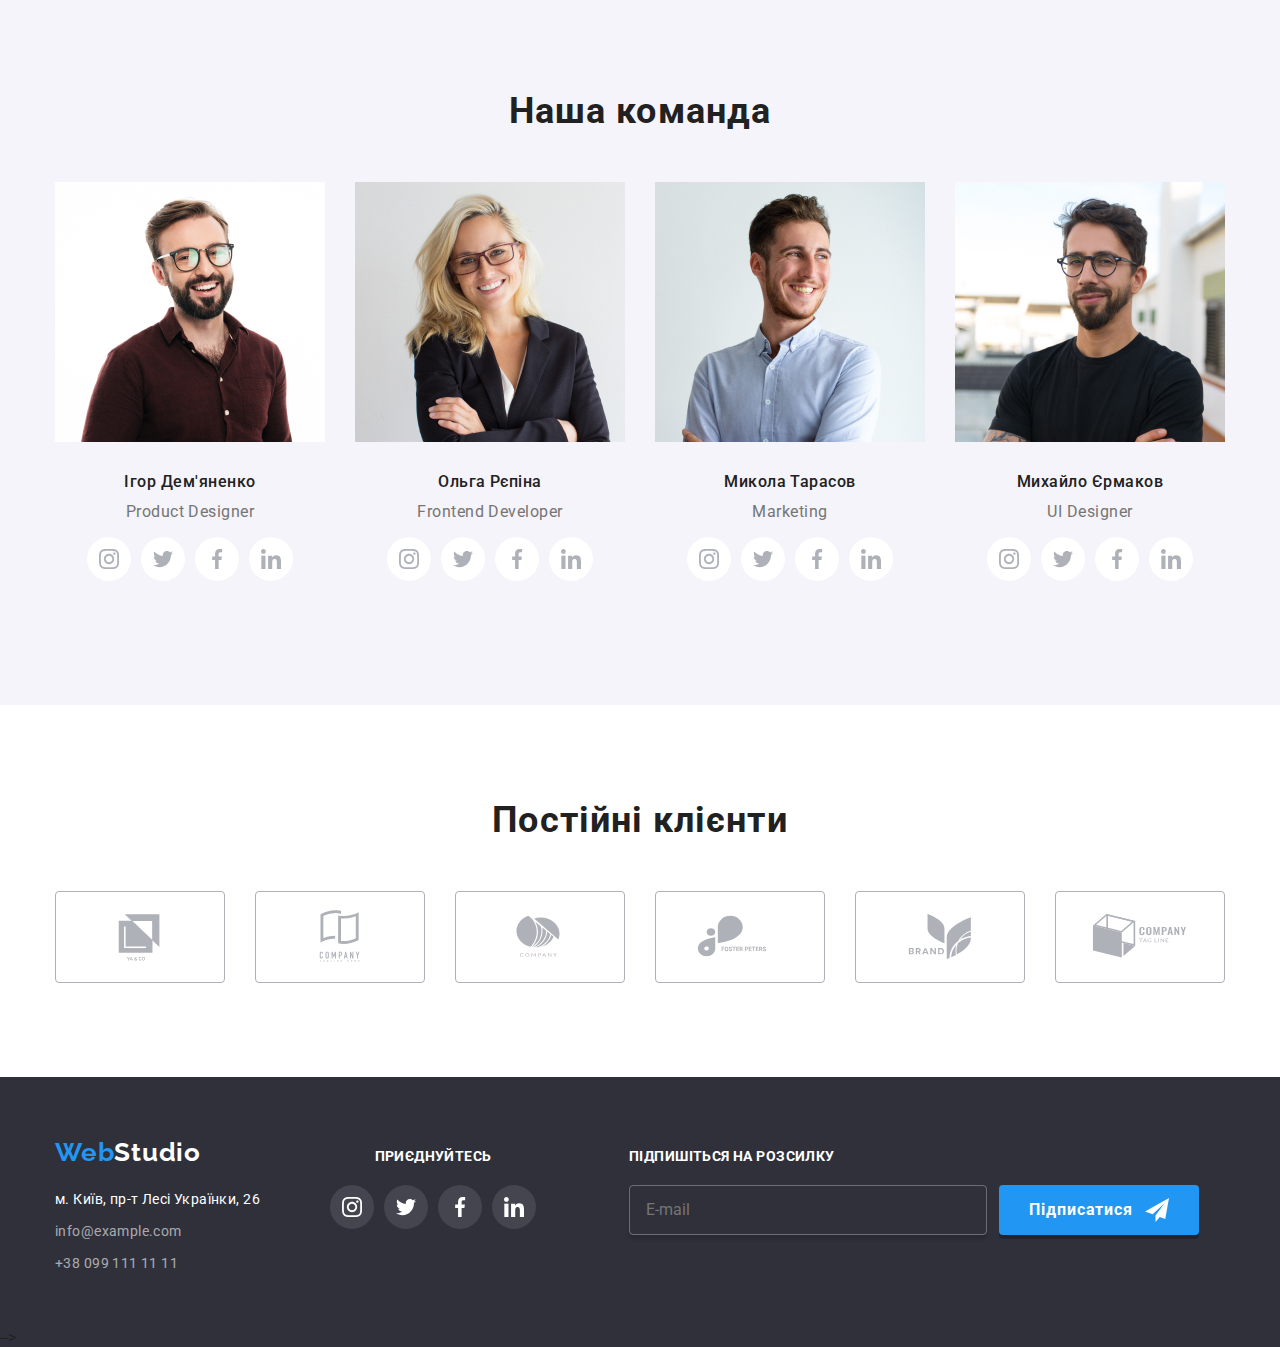
==== commit dab3b9b6: "edited-homework8.2" ====
--- a/index.html
+++ b/index.html
@@ -60,25 +60,25 @@
                         <use href="./images/icons.svg#icon-close-btn"></use>
                     </svg>
                 </button>
-                <nav class="mobile-navigation">
-                    <ul class="mobile-nav list">
-                        <li class="mobile-nav__item">
-                        <a class="mobile-nav__link mobile-nav__link-current link" href="">Студія</a>
-                        </li>
-                        <li class="mobile-nav__item">
-                        <a class="mobile-nav__link link" href="./portfolio.html">Портфоліо</a>
-                        </li>
-                        <li class="mobile-nav__item">
-                        <a class="mobile-nav__link link" href="">Контакти</a>
-                        </li>
-                    </ul>
-                </nav>
+                
+                <ul class="mobile-nav list">
+                    <li class="mobile-nav__item">
+                    <a class="mobile-nav__link mobile-nav__link-current link" href="">Студія</a>
+                    </li>
+                    <li class="mobile-nav__item">
+                    <a class="mobile-nav__link link" href="./portfolio.html">Портфоліо</a>
+                    </li>
+                    <li class="mobile-nav__item">
+                    <a class="mobile-nav__link link" href="">Контакти</a>
+                    </li>
+                </ul>
+                
                 <ul class="mobile-contacts list">
-                    <li>
+                    <li class="mobile-contacts__item">
                         <a class="mobile-contacts__phone-number link" href="tel:+380961111111">
                         +38 096 111 11 11</a>
                     </li>
-                    <li>   
+                    <li class="mobile-contacts__item">   
                         <a class="mobile-contacts__email link" href="mailto:info@devstudio.com">
                         info@devstudio.com</a>
                     </li>
@@ -116,38 +116,38 @@
                 <h2 hidden>Особливості</h2>
                 <ul class="features list">
                     <li class="features-point">
-                        <a href="" class="features-link">
-                            <svg class="features-icon">
+                        <div class="features-link">
+                            <svg class="features-icon" width="70" height="70">
                                    <use href="./images/icons.svg#icon-antenna" ></use>
                             </svg>
-                        </a>
+                        </div>
                         <p class="feature-name">Увага до деталей</p>
                         <p class="feature-descr">Ідейні міркування, і навіть початок повсякденної роботи з формування позиції.</p>                
                     </li>
                     <li class="features-point">
-                        <a href="" class="features-link">
-                            <svg class="features-icon">
+                        <div class="features-link">
+                            <svg class="features-icon" width="70" height="70">
                                    <use href="./images/icons.svg#icon-clock" ></use>
                             </svg>
-                        </a>
+                        </div>
                         <p class="feature-name">Пунктуальність</p>
                         <p class="feature-descr">Завдання організації, особливо рамки і місце навчання кадрів тягне у себе.</p>
                     </li>
                     <li class="features-point">
-                        <a href="" class="features-link">
-                            <svg class="features-icon">
+                        <div class="features-link">
+                            <svg class="features-icon" width="70" height="70">
                                    <use href="./images/icons.svg#icon-diagram" ></use>
                             </svg>
-                        </a>
+                        </div>
                         <p class="feature-name">Планування</p>
                         <p class="feature-descr">Так само консультація з широким активом значною мірою зумовлює.</p>
                     </li>
                     <li class="features-point">
-                        <a href="" class="features-link">
-                            <svg class="features-icon">
+                        <div class="features-link">
+                            <svg class="features-icon" width="70" height="70">
                                    <use href="./images/icons.svg#icon-astronaut" ></use>
                             </svg>
-                        </a>
+                        </div>
                         <p class="feature-name">Сучасні технології</p>
                         <p class="feature-descr">Значимість цих проблем настільки очевидна, що реалізація планових завдань.</p>
                     </li>
@@ -218,24 +218,27 @@
                 <h2  class="secondary-header">Наша команда</h2>
                 <ul class="workers list">
                     <li class="workers-card">
-                        
                         <picture>
                             <source
-                                srcset="./images/workers/desktop/desktop-igor-demyanenko.jpg 1x, ./images/workers/desktop/desktop-igor-demyanenko@2x.jpg 2x"
-                                media="(min-width: 1200px)" 
-                            />
-                            <source
-                                srcset="./images/workers/tablet/tablet-igor-demyanenko.jpg 1x, ./images/workers/tablet/tablet-igor-demyanenko@2x.jpg 2x"
-                                media="(min-width: 768px)"
-                            />
-                            <source
-                                srcset="./images/workers/mobile/mobile-igor-demyanenko.jpg 1x, ./images/workers/mobile/mobile-igor-demyanenko@2x.jpg 2x"
-                                media="(min-width: 320px)"
-                            />
-                            <img src="./images/workers/igor-demyanenko.jpg" alt="фото співробітника">
+                            srcset="./images/workers/desktop/desktop-igor-demyanenko.jpg 1x,
+                            ./images/workers/desktop/desktop-igor-demyanenko@2x.jpg 2x"
+                            media="(min-width: 1200px)"
+                            />
+                            <source
+                            srcset="./images/workers/tablet/tablet-igor-demyanenko.jpg 1x,
+                            ./images/workers/tablet/tablet-igor-demyanenko@2x.jpg 2x"
+                            media="(min-width: 768px)"
+                            />
+                            <source
+                            srcset="./images/workers/mobile/mobile-igor-demyanenko.jpg 1x,
+                            ./images/workers/mobile/mobile-igor-demyanenko@2x.jpg 2x"
+                            media="(max-width: 767px)"
+                            />
+                            <img
+                            src="./images/workers/igor-demyanenko.jpg"
+                            alt="фото співробітника"/>
                         </picture>
                        
-                        
                         <div class="workers-card-descr">
                             <h3 class="workers-name">Ігор Дем'яненко</h3>
                             <p class="position-descr" lang="en">Product Designer</p> 
@@ -279,24 +282,25 @@
                         </div>       
                     </li>
                     <li class="workers-card">
-                        <div class="workers-block">
-                            <picture>
-                                <source
-                                    srcset="./images/workers/desktop/desktop-olga-repina.jpg 1x, ./images/workers/desktop/desktop-olga-repina@2x.jpg 2x"
-                                    media="(min-width: 1200px)" 
-                                />
-                                <source
-                                    srcset="./images/workers/tablet/tablet-olga-repina.jpg 1x, ./images/workers/tablet/tablet-olga-repina@2x.jpg 2x"
-                                    media="(min-width: 768px)"
-                                />
-                                <source
-                                    srcset="./images/workers/mobile/mobile-olga-repina.jpg 1x, ./images/workers/mobile/mobile-olga-repina@2x.jpg 2x"
-                                    media="(min-width: 320px)"
-                                />
-                                <img src="./images/workers/olga-repina.jpg" alt="фото співробітника">
-                            </picture>
-                        </div>
-                        
+                        <picture>
+                            <source
+                            srcset="./images/workers/desktop/desktop-olga-repina.jpg 1x, 
+                            ./images/workers/desktop/desktop-olga-repina@2x.jpg 2x"
+                            media="(min-width: 1200px)"
+                            />
+                            <source
+                            srcset="./images/workers/tablet/tablet-olga-repina.jpg 1x, 
+                            ./images/workers/tablet/tablet-olga-repina@2x.jpg 2x"
+                            media="(min-width: 768px)"
+                            />
+                            <source srcset="./images/workers/mobile/mobile-olga-repina.jpg 1x, 
+                            ./images/workers/mobile/mobile-olga-repina@2x.jpg 2x"
+                            media="(max-width: 767px)"
+                            />
+                            <img src="./images/workers/olga-repina.jpg"
+                            alt="фото співробітника">
+                        </picture>
+                                                
                         <div class="workers-card-descr">
                             <h3 class="workers-name">Ольга Рєпіна</h3>
                             <p class="position-descr" lang="en">Frontend Developer</p>
@@ -338,24 +342,25 @@
                         </div>
                     </li>
                     <li class="workers-card">
-                        <div class="workers-block">
-                            <picture>
-                                <source
-                                    srcset="./images/workers/desktop/desktop-nikolai-tarasov.jpg 1x, ./images/workers/desktop/desktop-nikolai-tarasov@2x.jpg 2x"
-                                    media="(min-width: 1200px)" 
-                                />
-                                <source
-                                    srcset="./images/workers/tablet/tablet-nikolai-tarasov.jpg 1x, ./images/workers/tablet/tablet-nikolai-tarasov@2x.jpg 2x"
-                                    media="(min-width: 768px)"
-                                />
-                                <source
-                                    srcset="./images/workers/mobile/mobile-nikolai-tarasov.jpg 1x, ./images/workers/mobile/mobile-nikolai-tarasov@2x.jpg 2x"
-                                    media="(min-width: 320px)"
-                                />
-                                <img src="./images/workers/nikolai-tarasov.jpg" alt="фото співробітника">
-                            </picture>
-                        </div>
-                        
+                        <picture>
+                            <source
+                            srcset="./images/workers/desktop/desktop-nikolai-tarasov.jpg 1x, 
+                            ./images/workers/desktop/desktop-nikolai-tarasov@2x.jpg 2x"
+                            media="(min-width: 1200px)"
+                            />
+                            <source
+                            srcset="./images/workers/tablet/tablet-nikolai-tarasov.jpg 1x, 
+                            ./images/workers/tablet/tablet-nikolai-tarasov@2x.jpg 2x"
+                            media="(min-width: 768px)"
+                            />
+                            <source
+                            srcset="./images/workers/mobile/mobile-nikolai-tarasov.jpg 1x, ./images/workers/mobile/mobile-nikolai-tarasov@2x.jpg 2x"
+                            media="(max-width: 767px)"
+                            />
+                            <img src="./images/workers/nikolai-tarasov.jpg"
+                            alt="фото співробітника">
+                        </picture>
+                                                
                         <div class="workers-card-descr">
                             <h3 class="workers-name">Микола Тарасов</h3>
                             <p class="position-descr" lang="en">Marketing</p>
@@ -397,24 +402,24 @@
                         </div>
                     </li>
                     <li class="workers-card">
-                        <div class="workers-block">
-                            <picture>
-                                <source
-                                    srcset="./images/workers/desktop/desktop-mikhail-ermakov.jpg 1x, ./images/workers/desktop/desktop-mikhail-ermakov@2x.jpg 2x"
-                                    media="(min-width: 1200px)" 
-                                />
-                                <source
-                                    srcset="./images/workers/tablet/tablet-mikhail-ermakov.jpg 1x, ./images/workers/tablet/tablet-mikhail-ermakov@2x.jpg 2x"
-                                    media="(min-width: 768px)"
-                                />
-                                <source
-                                    srcset="./images/workers/mobile/mobile-mikhail-ermakov.jpg 1x, ./images/workers/mobile/mobile-mikhail-ermakov@2x.jpg 2x"
-                                    media="(min-width: 320px)"
-                                />
-                                <img src="./images/workers/mikhail-ermakov.jpg" alt="фото співробітника">
-                            </picture>
-                        </div>
-                
+                        <picture>
+                            <source
+                            srcset="./images/workers/desktop/desktop-mikhail-ermakov.jpg 1x, 
+                            ./images/workers/desktop/desktop-mikhail-ermakov@2x.jpg 2x"
+                            media="(min-width: 1200px)"
+                            />
+                            <source srcset="./images/workers/tablet/tablet-mikhail-ermakov.jpg 1x, 
+                            ./images/workers/tablet/tablet-mikhail-ermakov@2x.jpg 2x"
+                            media="(min-width: 768px)"
+                            />
+                            <source srcset="./images/workers/mobile/mobile-mikhail-ermakov.jpg 1x, 
+                            ./images/workers/mobile/mobile-mikhail-ermakov@2x.jpg 2x"
+                            media="(max-width: 767px)"
+                            />
+                            <img src="./images/workers/mikhail-ermakov.jpg"
+                            alt="фото співробітника">
+                        </picture>
+                                        
                         <div class="workers-card-descr">
                             <h3 class="workers-name">Михайло Єрмаков</h3>
                             <p class="position-descr" lang="en">UI Designer</p>
--- a/css/main.min.css
+++ b/css/main.min.css
@@ -1 +1 @@
-:root{--accent-color: #2196F3;--contacts-descr-color: #757575;--dark-bg-color: #2F303A;--light-bg-color: #F5F4FA;--btn-bg-color: #188CE8;--main-light-color: #FFFFFF;--logo-accent-color: #000000}.visually-hidden{position:absolute;width:1px;height:1px;margin:-1px;padding:0;overflow:hidden;border:0;clip:rect(0 0 0 0)}h1,h2,h3,h4,p{margin-top:0;margin-bottom:0}ul,ol{margin-top:0;margin-bottom:0;padding-left:0}img{display:block}button{cursor:pointer}.list{list-style:none}.link{text-decoration:none}body{font-family:"Roboto",sans-serif;color:#212121}.section{padding-top:94px;padding-bottom:94px}.container{padding-right:15px;padding-left:15px}@media screen and (min-width: 480px){.container{width:480px;margin-right:auto;margin-left:auto}}@media screen and (min-width: 768px){.container{width:768px}}@media screen and (min-width: 1200px){.container{width:1200px}}@media screen and (max-width: 767px){.mobile-menu{position:fixed;width:100%;height:100%;max-height:796px;z-index:1000;top:0;left:0;background-color:#fff;box-shadow:0 0 0 100vmax rgba(0,0,0,.5);opacity:0;visibility:hidden;pointer-events:none;transition:opacity 500ms linear,visibility 500ms linear}.mobile-menu.is-open{opacity:1;visibility:visible;pointer-events:none}.mobile-menu__container{position:relative;padding-left:25px;padding-top:48px;padding-bottom:48px}.mobile-menu__close-btn{position:absolute;top:10px;right:15px;background-color:rgba(0,0,0,0);border:none;padding:0;line-height:0;transition:fill 250ms cubic-bezier(0.4, 0, 0.2, 1)}.mobile-menu__close-btn:hover,.mobile-menu__close-btn:focus{fill:var(--accent-color)}.mobile-nav__item:not(:last-child){margin-bottom:32px}.mobile-nav__link{display:block;font-weight:500;font-size:40px;line-height:1.18;letter-spacing:.02em;color:#212121;transition:color 250ms cubic-bezier(0.4, 0, 0.2, 1)}.mobile-nav__link:hover,.mobile-nav__link:focus{color:var(--accent-color)}.mobile-nav__link-current{color:var(--accent-color)}.mobile-contacts__phone-number{display:block;font-weight:500;font-size:34px;line-height:1.18;letter-spacing:.02em;color:var(--accent-color);margin-top:302px;margin-bottom:32px}.mobile-contacts__email{display:block;font-weight:500;font-size:24px;line-height:1.17;letter-spacing:.02em;color:var(--contacts-descr-color);margin-bottom:10px;transition:color 250ms cubic-bezier(0.4, 0, 0.2, 1);margin-bottom:64px}.mobile-contacts__email:hover,.mobile-contacts__email:focus{color:var(--accent-color)}.social-mobile{display:flex;gap:20px;flex-wrap:wrap}.social-mobile__link{font-weight:500;font-size:18px;line-height:1.23;letter-spacing:.02em;color:var(--accent-color)}.social-mobile__item{display:block}.social-mobile__item:not(:last-child){border-right:1px solid rgba(33,33,33,.2);padding-right:10px}}@media screen and (min-width: 767px){.mobile-menu{display:none}}.backdrop{position:fixed;top:0;left:0;z-index:100;width:100%;height:100%;background-color:rgba(0,0,0,.2);transition:opacity 250ms cubic-bezier(0.4, 0, 0.2, 1),visibility 250ms cubic-bezier(0.4, 0, 0.2, 1)}.backdrop.is-hidden{opacity:0;visibility:hidden;pointer-events:none}@media screen and (max-width: 767px){.modal{width:450px;height:609px}}.modal{position:absolute;background-color:var(--main-light-color);top:50%;left:50%;transform:translate(-50%, -50%);border-radius:4px;padding:40px}.modal-close-btn{position:absolute;top:8px;right:8px;display:flex;justify-content:center;align-items:center;width:30px;height:30px;color:#000;border-radius:50%;background-color:rgba(0,0,0,0);border:1px solid rgba(0,0,0,.1);padding:0;transition:fill 250ms cubic-bezier(0.4, 0, 0.2, 1)}.modal-close-btn:hover,.modal-close-btn:focus{fill:var(--accent-color)}@media screen and (min-width: 768px){.modal{width:450px;height:609px}}@media screen and (min-width: 1200px){.modal{width:528px;height:581px}}@media screen and (max-width: 767px){.modal-phrase{width:370px;flex-wrap:wrap}.modal-form-check-desc{font-size:12px;line-height:1.17}}.modal-phrase{font-family:Roboto,sans-serif;font-weight:700;font-size:20px;line-height:1.15;text-align:center;align-items:center;letter-spacing:.03em;margin-bottom:12px}.modal-form{display:flex;flex-direction:column}.modal-form-field{margin-bottom:10px}.modal-form-input-desc{display:block;font-weight:400;font-size:12px;line-height:1.17;letter-spacing:.01em;color:#757575;margin-bottom:4px}.modal-form-input{width:100%;height:40px;border:1px solid rgba(33,33,33,.2);border-radius:4px;padding-left:42px;color:#000;font-size:16px;font-family:Roboto,sans-serif;transition:border-color 250ms cubic-bezier(0.4, 0, 0.2, 1)}.modal-form-input:focus{outline:none;border-color:var(--accent-color)}.modal-form-message{width:100%}.modal-input-icon{display:block;position:absolute;top:50%;left:12px;transform:translateY(-50%);transition:fill 250ms cubic-bezier(0.4, 0, 0.2, 1)}.modal-form-input:focus+.modal-input-icon{fill:var(--accent-color)}.modal-input-wrapper{display:block;position:relative}.modal-form-message{resize:none;width:100%;height:120px;padding:12px 16px;border:1px solid rgba(33,33,33,.2);border-radius:4px;margin-bottom:20px;transition:border-color 250ms cubic-bezier(0.4, 0, 0.2, 1)}.modal-form-message:focus{outline:none;border-color:var(--accent-color)}.modal-form-message::placeholder{font-weight:400;font-size:12px;line-height:1.17;letter-spacing:.01em;color:rgba(117,117,117,.5)}.modal-form-check-desc{display:flex;align-items:center;font-weight:400;letter-spacing:.03em;color:#757575;margin:0px auto 20px}.modal-form-check-desc::before{content:"";display:block;width:16px;height:15px;border:2px solid #212121;cursor:pointer;margin-right:7px;transition:border-color 250ms cubic-bezier(0.4, 0, 0.2, 1)}.modal-form-check:checked+.modal-form-check-desc::before{background-color:var(--accent-color);background-image:url(../images/fake-check.svg);border-color:var(--accent-color);background-repeat:no-repeat;background-position:center}.modal-form-check:focus+.modal-form-check-desc::before{border-color:var(--accent-color);outline:none}.modal-check-terms{color:var(--accent-color);text-decoration:underline}.modal-form-submit{display:block;min-width:200px;padding:10px 32px;font-weight:700;font-size:16px;line-height:1.87;letter-spacing:.06em;color:var(--main-light-color);background:var(--accent-color);box-shadow:0px 4px rgba(0,0,0,.25);border-radius:4px;border:none;align-self:center;margin-bottom:40px;transition:background-color 250ms cubic-bezier(0.4, 0, 0.2, 1)}.modal-form-submit:hover,.modal-form-submit:focus{background-color:var(--btn-bg-color)}@media screen and (min-width: 768px){.modal-form-check-desc{font-size:12px;line-height:1.17}}@media screen and (min-width: 1200px){.modal-phrase{width:448px}.modal-form-check-desc{width:425px;font-size:14px;line-height:1.71;margin:0px auto 30px}}@media screen and (max-width: 767px){.menu{display:none}.contacts{display:none}.mobile-menu-open{background-color:rgba(0,0,0,0);border:none;padding:0;line-height:0}}.logo{font-family:"Raleway",sans-serif;font-weight:700;font-size:24px;line-height:1.17;letter-spacing:.03em;color:var(--logo-accent-color)}.logo__web{color:var(--accent-color)}.page-header{padding-top:16px;padding-bottom:16px;border-bottom:1px solid #ececec}.page-header-container{display:flex;align-items:center;justify-content:space-between}@media screen and (min-width: 768px){.mobile-menu-open{display:none}.page-navigation{display:flex;align-items:center}.page-header__logo{margin-right:87px}.menu{display:flex}.menu__item{position:relative}.menu__item:not(:last-child){margin-right:50px}.menu__link{display:block;font-weight:500;font-size:14px;line-height:1.14;letter-spacing:.02em;color:#212121;transition:color 250ms cubic-bezier(0.4, 0, 0.2, 1)}.menu__link:hover,.menu__link:focus{color:var(--accent-color)}.menu__link_current{color:var(--accent-color)}.menu__link.menu__link_current::after{position:absolute;bottom:-28px;content:"";display:block;width:47px;height:4px;border-radius:2px;background-color:var(--accent-color)}.contacts{margin-left:auto}.contacts__email{display:flex;align-items:center;font-weight:500;font-size:12px;line-height:1.17;letter-spacing:.02em;color:var(--contacts-descr-color);margin-bottom:10px;transition:color 250ms cubic-bezier(0.4, 0, 0.2, 1)}.contacts__email:hover,.contacts__email:focus{color:var(--accent-color)}.contacts__email-icon{display:flex;align-items:center;fill:#757575;width:14px;height:10px;margin-right:8px;transition:fill 250ms cubic-bezier(0.4, 0, 0.2, 1)}.contacts__email:hover .contacts__email-icon,.contacts__email:focus .contacts__email-icon{fill:var(--accent-color)}.contacts__phone-number{display:flex;font-weight:500;font-size:12px;line-height:1.17;letter-spacing:.02em;color:var(--contacts-descr-color);transition:color 250ms cubic-bezier(0.4, 0, 0.2, 1)}.contacts__phone-number:hover,.contacts__phone-number:focus{color:var(--accent-color)}.contacts__phone-icon{display:flex;align-items:center;fill:#757575;width:10px;height:14px;margin-right:8px;transition:fill 250ms cubic-bezier(0.4, 0, 0.2, 1)}.contacts__phone-number:hover .contacts__phone-icon,.contacts__phone-number:focus .contacts__phone-icon{fill:var(--accent-color)}}@media screen and (min-width: 1200px){.logo{font-size:26px;line-height:1.19}.logo__web{color:var(--accent-color)}.page-header{padding-top:24px;padding-bottom:25px}.page-header-container{justify-content:flex-start}.page-header__logo{margin-right:93px}.menu__link.menu__link_current::after{bottom:-34px}.contacts{display:flex}.contacts__email{font-size:14px;line-height:1.14;margin-right:30px;margin-bottom:0;transition:color 250ms cubic-bezier(0.4, 0, 0.2, 1)}.contacts__email:hover,.contacts__email:focus{color:var(--accent-color)}.contacts__email-icon{width:16px;height:12px;margin-right:10px}.contacts__email:hover .contacts__email-icon,.contacts__email:focus .contacts__email-icon{fill:var(--accent-color)}.contacts__phone-number{font-size:14px;line-height:1.14}.contacts__phone-icon{height:16px;margin-right:10px}.contacts__phone-number:hover .contacts__phone-icon,.contacts__phone-number:focus .contacts__phone-icon{fill:var(--accent-color)}}@media screen and (max-width: 767px){.hero{background-image:linear-gradient(rgba(47, 48, 58, 0.4), rgba(47, 48, 58, 0.4)),url("/images/hero/mobile/mobile-bg-image.jpg");max-width:767px}}@media screen and (min-device-pixel-ratio: 2)and (max-width: 767px),screen and (min-resolution: 192dpi)and (max-width: 767px),screen and (min-resolution: 2dppx)and (max-width: 767px){.hero{background-image:linear-gradient(rgba(47, 48, 58, 0.4), rgba(47, 48, 58, 0.4)),url("/images/hero/mobile/mobile-bg-image@2x.jpg")}}.hero{background-color:#c4c4c4;background-size:cover;background-position:center;margin:0 auto;padding:118px 0px 118px}.main-title{font-weight:900;font-size:26px;line-height:1.62;color:var(--main-light-color);text-transform:uppercase;letter-spacing:.06em;text-align:center;max-width:360px;margin-right:auto;margin-left:auto;margin-bottom:30px}.hero__modal-btn{align-items:center;text-align:center}.modal-btn{padding:10px 24px;font-family:"Roboto",sans-serif;font-weight:700;font-size:16px;line-height:1.87;letter-spacing:.06em;color:var(--main-light-color);background:var(--accent-color);box-shadow:0px 4px 4px rgba(0,0,0,.25);border-radius:4px;border:none;transition:background-color 250ms cubic-bezier(0.4, 0, 0.2, 1)}.modal-btn:hover,.modal-btn:focus{background-color:var(--btn-bg-color)}@media screen and (min-width: 768px){.hero{background-image:linear-gradient(rgba(47, 48, 58, 0.4), rgba(47, 48, 58, 0.4)),url("/images/hero/tablet/tablet-bg-image.jpg");max-width:1199px}}@media screen and (min-device-pixel-ratio: 2)and (min-width: 768px),screen and (min-resolution: 192dpi)and (min-width: 768px),screen and (min-resolution: 2dppx)and (min-width: 768px){.hero{background-image:linear-gradient(rgba(47, 48, 58, 0.4), rgba(47, 48, 58, 0.4)),url("/images/hero/tablet/tablet-bg-image@2x.jpg")}}@media screen and (min-width: 1200px){.hero{background-image:linear-gradient(rgba(47, 48, 58, 0.4), rgba(47, 48, 58, 0.4)),url("/images/hero/desktop/desktop-bg-image.jpg");max-width:1600px;padding:200px 0px 200px}.main-title{font-size:44px;line-height:1.36;max-width:696px}.modal-btn{padding:10px 32px}}@media screen and (min-device-pixel-ratio: 2)and (min-width: 1200px),screen and (min-resolution: 192dpi)and (min-width: 1200px),screen and (min-resolution: 2dppx)and (min-width: 1200px){.hero{background-image:linear-gradient(rgba(47, 48, 58, 0.4), rgba(47, 48, 58, 0.4)),url("/images/hero/desktop/desktop-bg-image@2x.jpg")}}@media screen and (max-width: 767px){.section{padding-top:60px;padding-bottom:60px}.features{display:block}}.features-link{display:flex;justify-content:center;align-items:center;background-color:var(--light-bg-color);border-radius:4px;margin-bottom:30px}.features-icon{display:flex;width:70px;height:70px;margin:25px 190px}.feature-name{font-weight:700;font-size:14px;line-height:1.14;letter-spacing:.03em;text-transform:uppercase;margin-bottom:10px;text-align:center}.feature-descr{font-weight:400;font-size:14px;line-height:1.71;letter-spacing:.03em;color:var(--contacts-descr-color)}@media screen and (min-width: 768px){.features{display:flex;gap:30px;flex-wrap:wrap}.features-point{flex-basis:calc((100% - 30px)/2);max-width:354px}.features-icon{margin:25px 142px}.feature-name{text-align:left}}@media screen and (min-width: 1200px){.features{flex-wrap:nowrap}.features-point{flex-basis:calc((100% - 60px)/3)}.features-link{width:270px;height:120px}.features-icon{margin:25px 100px}}@media screen and (max-width: 1199px){.activities-section{display:none}}@media screen and (min-width: 1200px){.activities-section{padding-top:0px}.secondary-header{font-weight:700;font-size:36px;line-height:1.17;text-align:center;letter-spacing:.03em;margin-bottom:50px}.activities{display:flex;gap:30px;flex-wrap:wrap}.activity-item{flex-basis:calc((100% - 60px)/3);display:block;position:relative}.overlay-activity{position:absolute;transform:translateY(-100%);font-weight:700;font-size:14px;line-height:1.14;letter-spacing:.03em;text-transform:uppercase;color:var(--main-light-color);background-color:rgba(47,48,58,.8);width:100%;padding:27px;text-align:center}}@media screen and (max-width: 767px){.workers{display:block}.workers-card{width:450px;margin-bottom:30px}}.workers-card{background:#fff;box-shadow:0px 1px 3px rgba(0,0,0,.12),0px 1px 1px rgba(0,0,0,.14),0px 2px 1px rgba(0,0,0,.2);border-radius:0px 0px 4px 4px}.workers-card-descr{padding-top:30px;padding-bottom:24px;text-align:center}.gallery-workers{background:var(--light-bg-color)}.workers-name{font-weight:500;font-size:16px;line-height:1.19;letter-spacing:.03em;padding-bottom:10px}.position-descr{font-weight:400;font-size:16px;line-height:1.19;letter-spacing:.03em;color:var(--contacts-descr-color);margin-bottom:16px}.social-list{display:flex;justify-content:center;gap:10px}.social-list-link{display:flex;justify-content:center;align-items:center;width:44px;height:44px;border-radius:50%;background-color:#fff;fill:#afb1b8}@media screen and (min-width: 768px){.workers{display:flex;gap:30px;flex-wrap:wrap}.workers-card{flex-basis:calc((100% - 30px)/2);width:354px;margin-bottom:30px}}@media screen and (min-width: 1200px){.workers-card{flex-basis:calc((100% - 90px)/4);width:270px;margin-bottom:0}.workers-card-descr{padding-bottom:30px}.social-list-link{color:#afb1b8;transition:background-color 250ms cubic-bezier(0.4, 0, 0.2, 1)}.social-list-link:hover,.social-list-link:focus{background-color:var(--accent-color)}.social-list-icon{fill:#afb1b8;transition:fill 250ms cubic-bezier(0.4, 0, 0.2, 1)}.social-list-link:hover .social-list-icon,.social-list-link:focus .social-list-icon{fill:var(--main-light-color)}}@media screen and (max-width: 767px){.clients{flex-wrap:wrap}.clients-item{flex-basis:calc((100% - 30px)/2)}}.clients{display:flex;gap:30px}.clients-link{display:flex;justify-content:center;align-items:center;width:210px;height:92px;background-color:#fff;border:1px solid;border-color:#afb1b8;border-radius:4px}.clients-icon{display:flex;width:106px;height:60px;fill:#afb1b8}@media screen and (min-width: 768px){.clients{flex-wrap:wrap}.clients-item{flex-basis:calc((100% - 60px)/3)}.clients-link{width:226px;height:92px}}@media screen and (min-width: 1200px){.clients-item{flex-basis:calc((100% - 150px)/6)}.clients-link{width:170px;height:92px;transition:border-color 250ms cubic-bezier(0.4, 0, 0.2, 1)}.clients-link:hover,.clients-link:focus{border-color:var(--accent-color)}.clients-icon{transition:fill 250ms cubic-bezier(0.4, 0, 0.2, 1)}.clients-link:hover .clients-icon,.clients-link:focus .clients-icon{fill:var(--accent-color)}}@media screen and (max-width: 767px){.contacts-footer__adress{display:block}.contacts-footer__email{display:block}.contacts-footer__phone-number{display:block}.contacts-footer{text-align:center}.page-footer__logo{padding-top:60px}.subscribe-call{text-align:center}.subscr-block__btn{margin:20px 140px 60px}.footer-container{min-height:603px}}.page-footer{background:var(--dark-bg-color)}.page-footer__logo{display:block;margin-bottom:20px;text-align:center}.logo__studio{color:var(--main-light-color)}.contacts-footer__adress{font-style:normal;font-weight:400;font-size:14px;line-height:1.71;letter-spacing:.03em;color:var(--main-light-color)}.contacts-footer__email{font-style:normal;font-weight:400;font-size:14px;line-height:1.71;letter-spacing:.03em;color:rgba(255,255,255,.6);margin-top:8px}.contacts-footer__phone-number{font-style:normal;font-weight:400;font-size:14px;line-height:1.71;letter-spacing:.03em;color:rgba(255,255,255,.6);margin-top:9px}.join-block{display:block;margin-top:60px;align-items:center}.join-social-list{display:flex;justify-content:center;gap:10px;margin-bottom:60px;margin-top:20px}.join-social-list__link{display:flex;justify-content:center;align-items:center;width:44px;height:44px;border-radius:50%;background-color:rgba(255,255,255,.1);color:var(--main-light-color)}.join-call{display:block;font-family:"Roboto";font-style:normal;font-weight:700;font-size:14px;line-height:1.14;letter-spacing:.03em;text-transform:uppercase;color:var(--main-light-color);text-align:center}.join-social-list__icon{fill:var(--main-light-color)}.subscr-block{display:block;align-items:center}.subscribe-call{font-weight:700;font-size:14px;line-height:1.14;color:var(--main-light-color);text-transform:uppercase;letter-spacing:.03em}.subscr-block__email-input{width:450px;height:50px;border:1px solid rgba(255,255,255,.3);box-shadow:0px 4px 4px 0px rgba(0,0,0,.15);border-radius:4px;padding-left:16px;background:none;color:var(--main-light-color);font-size:16px;font-family:Roboto,sans-serif;margin-top:20px}.subscr-block__btn{display:block;justify-content:center;align-items:center;min-width:200px;box-shadow:0px 4px rgba(0,0,0,.25)}.subscr-block__icon{margin-left:12px}@media screen and (min-width: 767px)and (max-width: 1199px){.footer-container{display:flex;flex-wrap:wrap;justify-content:space-around}.page-footer__logo{margin-top:60px;text-align:center}.contacts-footer{text-align:center}.subscr-block{display:block;flex-direction:column;width:100%;align-items:center}.subscribe-call{margin-top:60px;text-align:center}.subscr-block__btn{display:flex;margin:20px auto 60px}}@media screen and (min-width: 1200px){.page-footer__logo{display:flex;margin-top:60px}.contacts-footer__adress{display:flex}.contacts-footer__adress:hover,.contacts-footer__adress:focus{color:var(--accent-color)}.contacts-footer__email{display:flex}.contacts-footer__email:hover,.contacts-footer__email:focus{color:var(--accent-color)}.contacts-footer__phone-number{display:flex}.contacts-footer__phone-number:hover,.contacts-footer__phone-number:focus{color:var(--accent-color)}.footer-container{display:flex;align-items:baseline}.join-block{margin-left:70px;margin-top:72px}.join-social-list{margin-bottom:100px}.join-social-list__link{transition:background-color 250ms cubic-bezier(0.4, 0, 0.2, 1)}.join-social-list__link:hover,.join-social-list__link:focus{background-color:var(--accent-color)}.join-social-list__icon{fill:var(--main-light-color);transition:fill 250ms cubic-bezier(0.4, 0, 0.2, 1)}.join-social-list__link:hover .join-social-list__icon,.join-social-list__link:focus .join-social-list__icon{fill:var(--main-light-color)}.subscr-block{display:flex;margin-left:93px}.subscribe-call{margin-left:93px;margin-bottom:20px}.subscr-block__email-input{display:flex;width:358px;margin-right:12px;margin-top:0;margin-bottom:94px}.subscr-block__btn{display:flex;padding:10px 28px;margin-bottom:94px}}@media screen and (max-width: 767px){.navigation-list{flex-wrap:wrap;max-width:326px}.gallery-works{display:block;flex-wrap:wrap}.gallery-item{width:450px}}.navigation-list{display:flex;gap:8px;margin-bottom:40px;transition:box-shadow 250ms cubic-bezier(0.4, 0, 0.2, 1)}.navigation-list-item:focus{box-shadow:0px 4px 4px 0px rgba(0,0,0,.25)}.navigation-btn{font-family:"Roboto",sans-serif;font-weight:500;font-size:16px;line-height:1.62;border:none;text-align:center;letter-spacing:.03em;background:var(--light-bg-color);border-radius:4px;padding:6px 22px;transition:box-shadow 250ms cubic-bezier(0.4, 0, 0.2, 1),background-color 250ms cubic-bezier(0.4, 0, 0.2, 1),color 250ms cubic-bezier(0.4, 0, 0.2, 1)}.navigation-btn:focus{background-color:var(--accent-color);box-shadow:0px 3px 1px rgba(0,0,0,.1),0px 1px 2px rgba(0,0,0,.08),0px 2px 2px rgba(0,0,0,.12);border-radius:4px;color:var(--main-light-color)}.gallery-item{background:#fff;transition:box-shadow 250ms cubic-bezier(0.4, 0, 0.2, 1);margin-bottom:30px}.gallery-item:focus{box-shadow:0px 1px 1px rgba(0,0,0,.12),0px 4px 4px rgba(0,0,0,.06),1px 4px 6px rgba(0,0,0,.16);cursor:pointer}.gallery-item-descr{padding-top:20px;padding-bottom:20px;padding-left:24px;background:#fff;border:1px solid #eee;border-top:none}.project-name{font-weight:700;font-size:18px;line-height:2;letter-spacing:.06em;margin-bottom:4px}.project-type{font-weight:400;font-size:16px;line-height:1.87;letter-spacing:.03em;color:var(--contacts-descr-color)}.overlay{position:absolute;top:0;left:0;width:100%;height:100%;font-family:"Roboto",sans-serif;font-weight:400;font-size:18px;line-height:1.55;letter-spacing:.03em;color:var(--main-light-color);background-color:rgba(33,150,243,.9);padding:63px 24px;overflow:auto;transform:translate(0, 100%);transition:transform 250ms cubic-bezier(0.4, 0, 0.2, 1)}.gallery-item:hover .overlay{transform:translate(0, 0)}.gallery-overlay-wrapper{position:relative;display:block;overflow:hidden}@media screen and (min-width: 768px){.navigation-list{flex-wrap:nowrap;min-width:575px;justify-content:center;margin-bottom:14px}.gallery-works{display:flex;gap:30px;flex-wrap:wrap}.gallery-item{width:354px;flex-basis:calc((100% - 30px)/2);margin-bottom:0}.gallery-item:focus{box-shadow:0px 1px 1px rgba(0,0,0,.12),0px 4px 4px rgba(0,0,0,.06),1px 4px 6px rgba(0,0,0,.16);cursor:pointer}}@media screen and (min-width: 1200px){.navigation-list-item:hover,.navigation-list-item:focus{box-shadow:0px 4px 4px 0px rgba(0,0,0,.25)}.navigation-btn{transition:box-shadow 250ms cubic-bezier(0.4, 0, 0.2, 1),background-color 250ms cubic-bezier(0.4, 0, 0.2, 1),color 250ms cubic-bezier(0.4, 0, 0.2, 1)}.navigation-btn:hover{background-color:var(--accent-color);box-shadow:0px 3px 1px rgba(0,0,0,.1),0px 1px 2px rgba(0,0,0,.08),0px 2px 2px rgba(0,0,0,.12);border-radius:4px;color:var(--main-light-color)}.gallery-item{width:370px;flex-basis:calc((100% - 60px)/3)}.gallery-item:hover,.gallery-item:focus{box-shadow:0px 1px 1px rgba(0,0,0,.12),0px 4px 4px rgba(0,0,0,.06),1px 4px 6px rgba(0,0,0,.16);cursor:pointer}.gallery-item:hover.overlay{transform:translate(0, 0)}}/*# sourceMappingURL=main.min.css.map */+:root{--accent-color: #2196F3;--contacts-descr-color: #757575;--dark-bg-color: #2F303A;--light-bg-color: #F5F4FA;--btn-bg-color: #188CE8;--main-light-color: #FFFFFF;--logo-accent-color: #000000}.visually-hidden{position:absolute;width:1px;height:1px;margin:-1px;padding:0;overflow:hidden;border:0;clip:rect(0 0 0 0)}h1,h2,h3,h4,p{margin-top:0;margin-bottom:0}ul,ol{margin-top:0;margin-bottom:0;padding-left:0}img{display:block;max-width:100%;height:auto}button{cursor:pointer}.list{list-style:none}.link{text-decoration:none}body{font-family:"Roboto",sans-serif;color:#212121}.section{padding-top:60px;padding-bottom:60px}@media screen and (min-width: 1200px){.section{padding-top:94px;padding-bottom:94px}}.secondary-header{font-weight:700;font-size:28px;line-height:1.17;text-align:center;letter-spacing:.03em;margin-bottom:30px}.container{padding-right:15px;padding-left:15px;margin:0 auto}@media screen and (min-width: 480px){.container{width:480px}}@media screen and (min-width: 768px){.container{width:768px}}@media screen and (min-width: 1200px){.container{width:1200px}}.mobile-menu{position:fixed;height:100vh;max-width:767px;z-index:1000;top:0;left:0;background-color:#fff;box-shadow:0 0 0 100vmax rgba(0,0,0,.5);opacity:0;visibility:hidden;pointer-events:none;transition:opacity 500ms linear,visibility 500ms linear}.mobile-menu.is-open{opacity:1;visibility:visible;pointer-events:auto}.mobile-menu__container{position:relative;padding-left:25px;padding-top:48px;padding-bottom:48px;width:100vw;height:100vh;display:flex;flex-direction:column}.mobile-menu__close-btn{position:absolute;top:10px;right:15px;background-color:rgba(0,0,0,0);border:none;padding:0;height:40px;transition:fill 250ms cubic-bezier(0.4, 0, 0.2, 1)}.mobile-menu__close-btn:hover,.mobile-menu__close-btn:focus{fill:var(--accent-color)}.mobile-nav{margin-bottom:auto}.mobile-nav__item:not(:last-child){margin-bottom:32px}.mobile-nav__link{font-weight:500;font-size:40px;line-height:1.18;letter-spacing:.02em;color:#212121;transition:color 250ms cubic-bezier(0.4, 0, 0.2, 1)}.mobile-nav__link:hover,.mobile-nav__link:focus{color:var(--accent-color)}.mobile-nav__link-current{color:var(--accent-color)}.mobile-contacts{margin-bottom:64px}.mobile-contacts__item:not(:last-child){margin-bottom:32px}.mobile-contacts__phone-number{font-weight:500;font-size:34px;line-height:1.18;letter-spacing:.02em;color:var(--accent-color);margin-top:302px;margin-bottom:32px}.mobile-contacts__email{font-weight:500;font-size:24px;line-height:1.17;letter-spacing:.02em;color:var(--contacts-descr-color);transition:color 250ms cubic-bezier(0.4, 0, 0.2, 1);margin-bottom:64px}.mobile-contacts__email:hover,.mobile-contacts__email:focus{color:var(--accent-color)}.social-mobile{display:flex;row-gap:20px;flex-wrap:wrap}.social-mobile__link{display:flex;align-items:center;font-weight:500;font-size:18px;line-height:1.23;letter-spacing:.02em;color:var(--accent-color)}.social-mobile__item:not(:last-child) .social-mobile__link::after{display:block;content:"";width:22px;height:1px;background-color:rgba(33,33,33,.2);transform:rotate(90deg)}@media screen and (min-width: 767px){.mobile-menu{display:none}}.backdrop{position:fixed;top:0;left:0;z-index:100;width:100%;height:100%;background-color:rgba(0,0,0,.2);transition:opacity 250ms cubic-bezier(0.4, 0, 0.2, 1),visibility 250ms cubic-bezier(0.4, 0, 0.2, 1)}.backdrop.is-hidden{opacity:0;visibility:hidden;pointer-events:none}@media screen and (max-width: 767px){.modal{width:450px;height:609px}}.modal{position:absolute;background-color:var(--main-light-color);top:50%;left:50%;transform:translate(-50%, -50%);border-radius:4px;padding:40px}.modal-close-btn{position:absolute;top:8px;right:8px;display:flex;justify-content:center;align-items:center;width:30px;height:30px;color:#000;border-radius:50%;background-color:rgba(0,0,0,0);border:1px solid rgba(0,0,0,.1);padding:0;transition:fill 250ms cubic-bezier(0.4, 0, 0.2, 1)}.modal-close-btn:hover,.modal-close-btn:focus{fill:var(--accent-color)}@media screen and (min-width: 768px){.modal{width:450px;height:609px}}@media screen and (min-width: 1200px){.modal{width:528px;height:581px}}@media screen and (max-width: 767px){.modal-phrase{width:370px;flex-wrap:wrap}.modal-form-check-desc{font-size:12px;line-height:1.17}}.modal-phrase{font-family:Roboto,sans-serif;font-weight:700;font-size:20px;line-height:1.15;text-align:center;align-items:center;letter-spacing:.03em;margin-bottom:12px}.modal-form{display:flex;flex-direction:column}.modal-form-field{margin-bottom:10px}.modal-form-input-desc{display:block;font-weight:400;font-size:12px;line-height:1.17;letter-spacing:.01em;color:#757575;margin-bottom:4px}.modal-form-input{width:100%;height:40px;border:1px solid rgba(33,33,33,.2);border-radius:4px;padding-left:42px;color:#000;font-size:16px;font-family:Roboto,sans-serif;transition:border-color 250ms cubic-bezier(0.4, 0, 0.2, 1)}.modal-form-input:focus{outline:none;border-color:var(--accent-color)}.modal-form-message{width:100%}.modal-input-icon{display:block;position:absolute;top:50%;left:12px;transform:translateY(-50%);transition:fill 250ms cubic-bezier(0.4, 0, 0.2, 1)}.modal-form-input:focus+.modal-input-icon{fill:var(--accent-color)}.modal-input-wrapper{display:block;position:relative}.modal-form-message{resize:none;width:100%;height:120px;padding:12px 16px;border:1px solid rgba(33,33,33,.2);border-radius:4px;margin-bottom:20px;transition:border-color 250ms cubic-bezier(0.4, 0, 0.2, 1)}.modal-form-message:focus{outline:none;border-color:var(--accent-color)}.modal-form-message::placeholder{font-weight:400;font-size:12px;line-height:1.17;letter-spacing:.01em;color:rgba(117,117,117,.5)}.modal-form-check-desc{display:flex;align-items:center;font-weight:400;letter-spacing:.03em;color:#757575;margin:0px auto 20px}.modal-form-check-desc::before{content:"";display:block;width:16px;height:15px;border:2px solid #212121;cursor:pointer;margin-right:7px;transition:border-color 250ms cubic-bezier(0.4, 0, 0.2, 1)}.modal-form-check:checked+.modal-form-check-desc::before{background-color:var(--accent-color);background-image:url(../images/fake-check.svg);border-color:var(--accent-color);background-repeat:no-repeat;background-position:center}.modal-form-check:focus+.modal-form-check-desc::before{border-color:var(--accent-color);outline:none}.modal-check-terms{color:var(--accent-color);text-decoration:underline}.modal-form-submit{display:block;min-width:200px;padding:10px 32px;font-weight:700;font-size:16px;line-height:1.87;letter-spacing:.06em;color:var(--main-light-color);background:var(--accent-color);box-shadow:0px 4px rgba(0,0,0,.25);border-radius:4px;border:none;align-self:center;margin-bottom:40px;transition:background-color 250ms cubic-bezier(0.4, 0, 0.2, 1)}.modal-form-submit:hover,.modal-form-submit:focus{background-color:var(--btn-bg-color)}@media screen and (min-width: 768px){.modal-form-check-desc{font-size:12px;line-height:1.17}}@media screen and (min-width: 1200px){.modal-phrase{width:448px}.modal-form-check-desc{width:425px;font-size:14px;line-height:1.71;margin:0px auto 30px}}@media screen and (max-width: 767px){.menu{display:none}.contacts{display:none}.mobile-menu-open{background-color:rgba(0,0,0,0);border:none;padding:0;line-height:0}}.logo{font-family:"Raleway",sans-serif;font-weight:700;font-size:24px;line-height:1.17;letter-spacing:.03em;color:var(--logo-accent-color)}.logo__web{color:var(--accent-color)}.page-header{padding-top:16px;padding-bottom:16px;border-bottom:1px solid #ececec}.page-header-container{display:flex;align-items:center;justify-content:space-between}@media screen and (min-width: 768px){.mobile-menu-open{display:none}.page-navigation{display:flex;align-items:center}.page-header__logo{margin-right:87px}.menu{display:flex}.menu__item{position:relative}.menu__item:not(:last-child){margin-right:50px}.menu__link{display:block;font-weight:500;font-size:14px;line-height:1.14;letter-spacing:.02em;color:#212121;transition:color 250ms cubic-bezier(0.4, 0, 0.2, 1)}.menu__link:hover,.menu__link:focus{color:var(--accent-color)}.menu__link_current{color:var(--accent-color)}.menu__link.menu__link_current::after{position:absolute;bottom:-28px;content:"";display:block;width:47px;height:4px;border-radius:2px;background-color:var(--accent-color)}.contacts{margin-left:auto}.contacts__email{display:flex;align-items:center;font-weight:500;font-size:12px;line-height:1.17;letter-spacing:.02em;color:var(--contacts-descr-color);margin-bottom:10px;transition:color 250ms cubic-bezier(0.4, 0, 0.2, 1)}.contacts__email:hover,.contacts__email:focus{color:var(--accent-color)}.contacts__email-icon{display:flex;align-items:center;fill:#757575;width:14px;height:10px;margin-right:8px;transition:fill 250ms cubic-bezier(0.4, 0, 0.2, 1)}.contacts__email:hover .contacts__email-icon,.contacts__email:focus .contacts__email-icon{fill:var(--accent-color)}.contacts__phone-number{display:flex;font-weight:500;font-size:12px;line-height:1.17;letter-spacing:.02em;color:var(--contacts-descr-color);transition:color 250ms cubic-bezier(0.4, 0, 0.2, 1)}.contacts__phone-number:hover,.contacts__phone-number:focus{color:var(--accent-color)}.contacts__phone-icon{display:flex;align-items:center;fill:#757575;width:10px;height:14px;margin-right:8px;transition:fill 250ms cubic-bezier(0.4, 0, 0.2, 1)}.contacts__phone-number:hover .contacts__phone-icon,.contacts__phone-number:focus .contacts__phone-icon{fill:var(--accent-color)}}@media screen and (min-width: 1200px){.logo{font-size:26px;line-height:1.19}.logo__web{color:var(--accent-color)}.page-header{padding-top:24px;padding-bottom:25px}.page-header-container{justify-content:flex-start}.page-header__logo{margin-right:93px}.menu__link.menu__link_current::after{bottom:-34px}.contacts{display:flex}.contacts__email{font-size:14px;line-height:1.14;margin-right:30px;margin-bottom:0;transition:color 250ms cubic-bezier(0.4, 0, 0.2, 1)}.contacts__email:hover,.contacts__email:focus{color:var(--accent-color)}.contacts__email-icon{width:16px;height:12px;margin-right:10px}.contacts__email:hover .contacts__email-icon,.contacts__email:focus .contacts__email-icon{fill:var(--accent-color)}.contacts__phone-number{font-size:14px;line-height:1.14}.contacts__phone-icon{height:16px;margin-right:10px}.contacts__phone-number:hover .contacts__phone-icon,.contacts__phone-number:focus .contacts__phone-icon{fill:var(--accent-color)}}@media screen and (max-width: 767px){.hero{background-image:linear-gradient(rgba(47, 48, 58, 0.4), rgba(47, 48, 58, 0.4)),url("../images/hero/mobile/mobile-bg-image.jpg");max-width:767px}}@media screen and (min-device-pixel-ratio: 2)and (max-width: 767px),screen and (min-resolution: 192dpi)and (max-width: 767px),screen and (min-resolution: 2dppx)and (max-width: 767px){.hero{background-image:linear-gradient(rgba(47, 48, 58, 0.4), rgba(47, 48, 58, 0.4)),url("../images/hero/mobile/mobile-bg-image@2x.jpg")}}.hero{background-color:#c4c4c4;background-size:cover;background-position:center;margin:0 auto;padding-top:118px;padding-bottom:118px}.main-title{font-weight:900;font-size:26px;line-height:1.62;color:var(--main-light-color);text-transform:uppercase;letter-spacing:.06em;text-align:center;max-width:360px;margin-right:auto;margin-left:auto;margin-bottom:30px}.hero__modal-btn{align-items:center;text-align:center}.modal-btn{padding:10px 24px;font-family:"Roboto",sans-serif;font-weight:700;font-size:16px;line-height:1.87;letter-spacing:.06em;color:var(--main-light-color);background:var(--accent-color);box-shadow:0px 4px 4px rgba(0,0,0,.25);border-radius:4px;border:none;transition:background-color 250ms cubic-bezier(0.4, 0, 0.2, 1)}.modal-btn:hover,.modal-btn:focus{background-color:var(--btn-bg-color)}@media screen and (min-width: 768px){.hero{background-image:linear-gradient(rgba(47, 48, 58, 0.4), rgba(47, 48, 58, 0.4)),url("../images/hero/tablet/tablet-bg-image.jpg");max-width:1199px}}@media screen and (min-device-pixel-ratio: 2)and (min-width: 768px),screen and (min-resolution: 192dpi)and (min-width: 768px),screen and (min-resolution: 2dppx)and (min-width: 768px){.hero{background-image:linear-gradient(rgba(47, 48, 58, 0.4), rgba(47, 48, 58, 0.4)),url("../images/hero/tablet/tablet-bg-image@2x.jpg")}}@media screen and (min-width: 1200px){.hero{background-image:linear-gradient(rgba(47, 48, 58, 0.4), rgba(47, 48, 58, 0.4)),url("../images/hero/desktop/desktop-bg-image.jpg");max-width:1600px;padding:200px 0px 200px}.main-title{font-size:44px;line-height:1.36;max-width:696px}.modal-btn{padding:10px 32px}}@media screen and (min-device-pixel-ratio: 2)and (min-width: 1200px),screen and (min-resolution: 192dpi)and (min-width: 1200px),screen and (min-resolution: 2dppx)and (min-width: 1200px){.hero{background-image:linear-gradient(rgba(47, 48, 58, 0.4), rgba(47, 48, 58, 0.4)),url("../images/hero/desktop/desktop-bg-image@2x.jpg")}}@media screen and (max-width: 767px){.features-point{margin-bottom:30px;max-width:450px}.features-link{width:100%;height:120px}}.features-link{display:flex;justify-content:center;align-items:center;background-color:var(--light-bg-color);border-radius:4px;margin-bottom:30px}.feature-name{font-weight:700;font-size:14px;line-height:1.14;letter-spacing:.03em;text-transform:uppercase;margin-bottom:10px;text-align:center}.feature-descr{font-weight:400;font-size:14px;line-height:1.71;letter-spacing:.03em;color:var(--contacts-descr-color)}@media screen and (min-width: 768px){.features{display:flex;gap:30px;flex-wrap:wrap}.features-point{flex-basis:calc((100% - 30px)/2);max-width:354px}.features-icon{margin:25px 142px}.feature-name{text-align:left}}@media screen and (min-width: 1200px){.features{flex-wrap:nowrap}.features-point{flex-basis:calc((100% - 60px)/3)}.features-link{width:270px;height:120px}.features-icon{margin:25px 100px}}@media screen and (max-width: 1199px){.activities-section{display:none}}@media screen and (min-width: 1200px){.activities-section{padding-top:0px}.secondary-header{font-size:36px;margin-bottom:50px}.activities{display:flex;gap:30px;flex-wrap:wrap}.activity-item{flex-basis:calc((100% - 60px)/3);display:block;position:relative}.overlay-activity{position:absolute;transform:translateY(-100%);font-weight:700;font-size:14px;line-height:1.14;letter-spacing:.03em;text-transform:uppercase;color:var(--main-light-color);background-color:rgba(47,48,58,.8);width:100%;padding:27px;text-align:center}}@media screen and (max-width: 767px){.workers-card:not(:last-child){margin-bottom:30px}.workers{flex-wrap:wrap;gap:30px;text-align:center;justify-content:center}.workers-card{width:100%;background:#fff;box-shadow:0px 1px 3px rgba(0,0,0,.12),0px 1px 1px rgba(0,0,0,.14),0px 2px 1px rgba(0,0,0,.2);border-radius:0px 0px 4px 4px}}.workers-card-descr{padding-top:30px;padding-bottom:24px}.gallery-workers{background:var(--light-bg-color)}.workers-name{font-weight:500;font-size:16px;line-height:1.19;letter-spacing:.03em;padding-bottom:10px;text-align:center}.position-descr{font-weight:400;font-size:16px;line-height:1.19;letter-spacing:.03em;color:var(--contacts-descr-color);margin-bottom:16px;text-align:center}.social-list{display:flex;justify-content:center;gap:10px}.social-list-link{display:flex;justify-content:center;align-items:center;width:44px;height:44px;border-radius:50%;background-color:#fff;fill:#afb1b8}@media screen and (min-width: 768px){.workers{display:flex;gap:30px;flex-wrap:wrap}.workers-card{flex-basis:calc((100% - 30px)/2);width:354px}}@media screen and (min-width: 1200px){.workers-card{flex-basis:calc((100% - 90px)/4);width:270px;margin-bottom:0}.workers-card-descr{padding-bottom:30px}.social-list-link{color:#afb1b8;transition:background-color 250ms cubic-bezier(0.4, 0, 0.2, 1)}.social-list-link:hover,.social-list-link:focus{background-color:var(--accent-color)}.social-list-icon{fill:#afb1b8;transition:fill 250ms cubic-bezier(0.4, 0, 0.2, 1)}.social-list-link:hover .social-list-icon,.social-list-link:focus .social-list-icon{fill:var(--main-light-color)}}@media screen and (max-width: 767px){.clients{flex-wrap:wrap}.clients-item{flex-basis:calc((100% - 30px)/2)}}.clients{display:flex;gap:30px}.clients-link{display:flex;justify-content:center;align-items:center;width:210px;height:92px;background-color:#fff;border:1px solid;border-color:#afb1b8;border-radius:4px}.clients-icon{display:flex;width:106px;height:60px;fill:#afb1b8}@media screen and (min-width: 768px){.clients{flex-wrap:wrap}.clients-item{flex-basis:calc((100% - 60px)/3)}.clients-link{width:226px;height:92px}}@media screen and (min-width: 1200px){.clients-item{flex-basis:calc((100% - 150px)/6)}.clients-link{width:170px;height:92px;transition:border-color 250ms cubic-bezier(0.4, 0, 0.2, 1)}.clients-link:hover,.clients-link:focus{border-color:var(--accent-color)}.clients-icon{transition:fill 250ms cubic-bezier(0.4, 0, 0.2, 1)}.clients-link:hover .clients-icon,.clients-link:focus .clients-icon{fill:var(--accent-color)}}@media screen and (max-width: 767px){.contacts-footer__adress{display:block}.contacts-footer__email{display:block}.contacts-footer__phone-number{display:block}.contacts-footer{text-align:center}.page-footer__logo{padding-top:60px}.subscr-block{display:flex;flex-direction:column;justify-content:center;align-items:center;text-align:center}.subscribe-call{text-align:center}.subscr-block__btn{margin:20px 140px 60px}.subscr-block__email-input{width:100%}.footer-container{min-height:603px}}.page-footer{background:var(--dark-bg-color)}.page-footer__logo{display:block;margin-bottom:20px;text-align:center}.logo__studio{color:var(--main-light-color)}.contacts-footer__adress{font-style:normal;font-weight:400;font-size:14px;line-height:1.71;letter-spacing:.03em;color:var(--main-light-color)}.contacts-footer__email{font-style:normal;font-weight:400;font-size:14px;line-height:1.71;letter-spacing:.03em;color:rgba(255,255,255,.6);margin-top:8px}.contacts-footer__phone-number{font-style:normal;font-weight:400;font-size:14px;line-height:1.71;letter-spacing:.03em;color:rgba(255,255,255,.6);margin-top:9px}.join-block{display:block;margin-top:60px;align-items:center}.join-social-list{display:flex;justify-content:center;gap:10px;margin-bottom:60px;margin-top:20px}.join-social-list__link{display:flex;justify-content:center;align-items:center;width:44px;height:44px;border-radius:50%;background-color:rgba(255,255,255,.1);color:var(--main-light-color)}.join-call{display:block;font-family:"Roboto";font-style:normal;font-weight:700;font-size:14px;line-height:1.14;letter-spacing:.03em;text-transform:uppercase;color:var(--main-light-color);text-align:center}.join-social-list__icon{fill:var(--main-light-color)}.subscribe-call{font-weight:700;font-size:14px;line-height:1.14;color:var(--main-light-color);text-transform:uppercase;letter-spacing:.03em}.subscr-block__email-input{height:50px;border:1px solid rgba(255,255,255,.3);box-shadow:0px 4px 4px 0px rgba(0,0,0,.15);border-radius:4px;padding-left:16px;background:none;color:var(--main-light-color);font-size:16px;font-family:Roboto,sans-serif;margin-top:20px}.subscr-block__btn{display:flex;justify-content:center;align-items:center;min-width:200px;box-shadow:0px 4px rgba(0,0,0,.25)}.subscr-block__icon{margin-left:12px}@media screen and (min-width: 767px)and (max-width: 1199px){.footer-container{display:flex;flex-wrap:wrap;justify-content:space-around}.page-footer__logo{margin-top:60px;text-align:center}.contacts-footer{text-align:center}.subscr-block{display:block;flex-direction:column;width:100%;align-items:center}.subscribe-call{margin-top:60px;text-align:center}.subscr-block__email-input{width:450px}.subscr-block__btn{display:flex;margin:20px auto 60px}}@media screen and (min-width: 1200px){.page-footer__logo{display:flex;margin-top:60px}.contacts-footer__adress{display:flex}.contacts-footer__adress:hover,.contacts-footer__adress:focus{color:var(--accent-color)}.contacts-footer__email{display:flex}.contacts-footer__email:hover,.contacts-footer__email:focus{color:var(--accent-color)}.contacts-footer__phone-number{display:flex}.contacts-footer__phone-number:hover,.contacts-footer__phone-number:focus{color:var(--accent-color)}.footer-container{display:flex;align-items:baseline}.join-block{margin-left:70px;margin-top:72px}.join-social-list{margin-bottom:100px}.join-social-list__link{transition:background-color 250ms cubic-bezier(0.4, 0, 0.2, 1)}.join-social-list__link:hover,.join-social-list__link:focus{background-color:var(--accent-color)}.join-social-list__icon{fill:var(--main-light-color);transition:fill 250ms cubic-bezier(0.4, 0, 0.2, 1)}.join-social-list__link:hover .join-social-list__icon,.join-social-list__link:focus .join-social-list__icon{fill:var(--main-light-color)}.subscr-block{display:flex;margin-left:93px}.subscribe-call{margin-left:93px;margin-bottom:20px}.subscr-block__email-input{display:flex;width:358px;margin-right:12px;margin-top:0;margin-bottom:94px}.subscr-block__btn{display:flex;padding:10px 28px;margin-bottom:94px}}@media screen and (max-width: 767px){.navigation-list{flex-wrap:wrap;max-width:326px}.gallery-works{display:block;flex-wrap:wrap}.gallery-item{width:100%}}.navigation-list{display:flex;gap:8px;margin-bottom:40px;transition:box-shadow 250ms cubic-bezier(0.4, 0, 0.2, 1)}.navigation-list-item:focus{box-shadow:0px 4px 4px 0px rgba(0,0,0,.25)}.navigation-btn{font-family:"Roboto",sans-serif;font-weight:500;font-size:16px;line-height:1.62;border:none;text-align:center;letter-spacing:.03em;background:var(--light-bg-color);border-radius:4px;padding:6px 22px;transition:box-shadow 250ms cubic-bezier(0.4, 0, 0.2, 1),background-color 250ms cubic-bezier(0.4, 0, 0.2, 1),color 250ms cubic-bezier(0.4, 0, 0.2, 1)}.navigation-btn:focus{background-color:var(--accent-color);box-shadow:0px 3px 1px rgba(0,0,0,.1),0px 1px 2px rgba(0,0,0,.08),0px 2px 2px rgba(0,0,0,.12);border-radius:4px;color:var(--main-light-color)}.gallery-item{background:#fff;transition:box-shadow 250ms cubic-bezier(0.4, 0, 0.2, 1);margin-bottom:30px}.gallery-item:focus{box-shadow:0px 1px 1px rgba(0,0,0,.12),0px 4px 4px rgba(0,0,0,.06),1px 4px 6px rgba(0,0,0,.16);cursor:pointer}.gallery-item-descr{padding-top:20px;padding-bottom:20px;padding-left:24px;background:#fff;border:1px solid #eee;border-top:none}.project-name{font-weight:700;font-size:18px;line-height:2;letter-spacing:.06em;margin-bottom:4px}.project-type{font-weight:400;font-size:16px;line-height:1.87;letter-spacing:.03em;color:var(--contacts-descr-color)}.overlay{position:absolute;top:0;left:0;width:100%;height:100%;font-family:"Roboto",sans-serif;font-weight:400;font-size:18px;line-height:1.55;letter-spacing:.03em;color:var(--main-light-color);background-color:rgba(33,150,243,.9);padding:63px 24px;overflow:auto;transform:translate(0, 100%);transition:transform 250ms cubic-bezier(0.4, 0, 0.2, 1)}.gallery-item:hover .overlay{transform:translate(0, 0)}.gallery-overlay-wrapper{position:relative;display:block;overflow:hidden}@media screen and (min-width: 768px){.navigation-list{flex-wrap:nowrap;min-width:575px;justify-content:center;margin-bottom:30px}.gallery-works{display:flex;gap:30px;flex-wrap:wrap}.gallery-item{width:354px;flex-basis:calc((100% - 30px)/2);margin-bottom:0}.gallery-item:focus{box-shadow:0px 1px 1px rgba(0,0,0,.12),0px 4px 4px rgba(0,0,0,.06),1px 4px 6px rgba(0,0,0,.16);cursor:pointer}}@media screen and (min-width: 1200px){.navigation-list{margin-bottom:50px}.navigation-list-item:hover,.navigation-list-item:focus{box-shadow:0px 4px 4px 0px rgba(0,0,0,.25)}.navigation-btn{transition:box-shadow 250ms cubic-bezier(0.4, 0, 0.2, 1),background-color 250ms cubic-bezier(0.4, 0, 0.2, 1),color 250ms cubic-bezier(0.4, 0, 0.2, 1)}.navigation-btn:hover{background-color:var(--accent-color);box-shadow:0px 3px 1px rgba(0,0,0,.1),0px 1px 2px rgba(0,0,0,.08),0px 2px 2px rgba(0,0,0,.12);border-radius:4px;color:var(--main-light-color)}.gallery-item{width:370px;flex-basis:calc((100% - 60px)/3)}.gallery-item:hover,.gallery-item:focus{box-shadow:0px 1px 1px rgba(0,0,0,.12),0px 4px 4px rgba(0,0,0,.06),1px 4px 6px rgba(0,0,0,.16);cursor:pointer}.gallery-item:hover.overlay{transform:translate(0, 0)}}/*# sourceMappingURL=main.min.css.map */